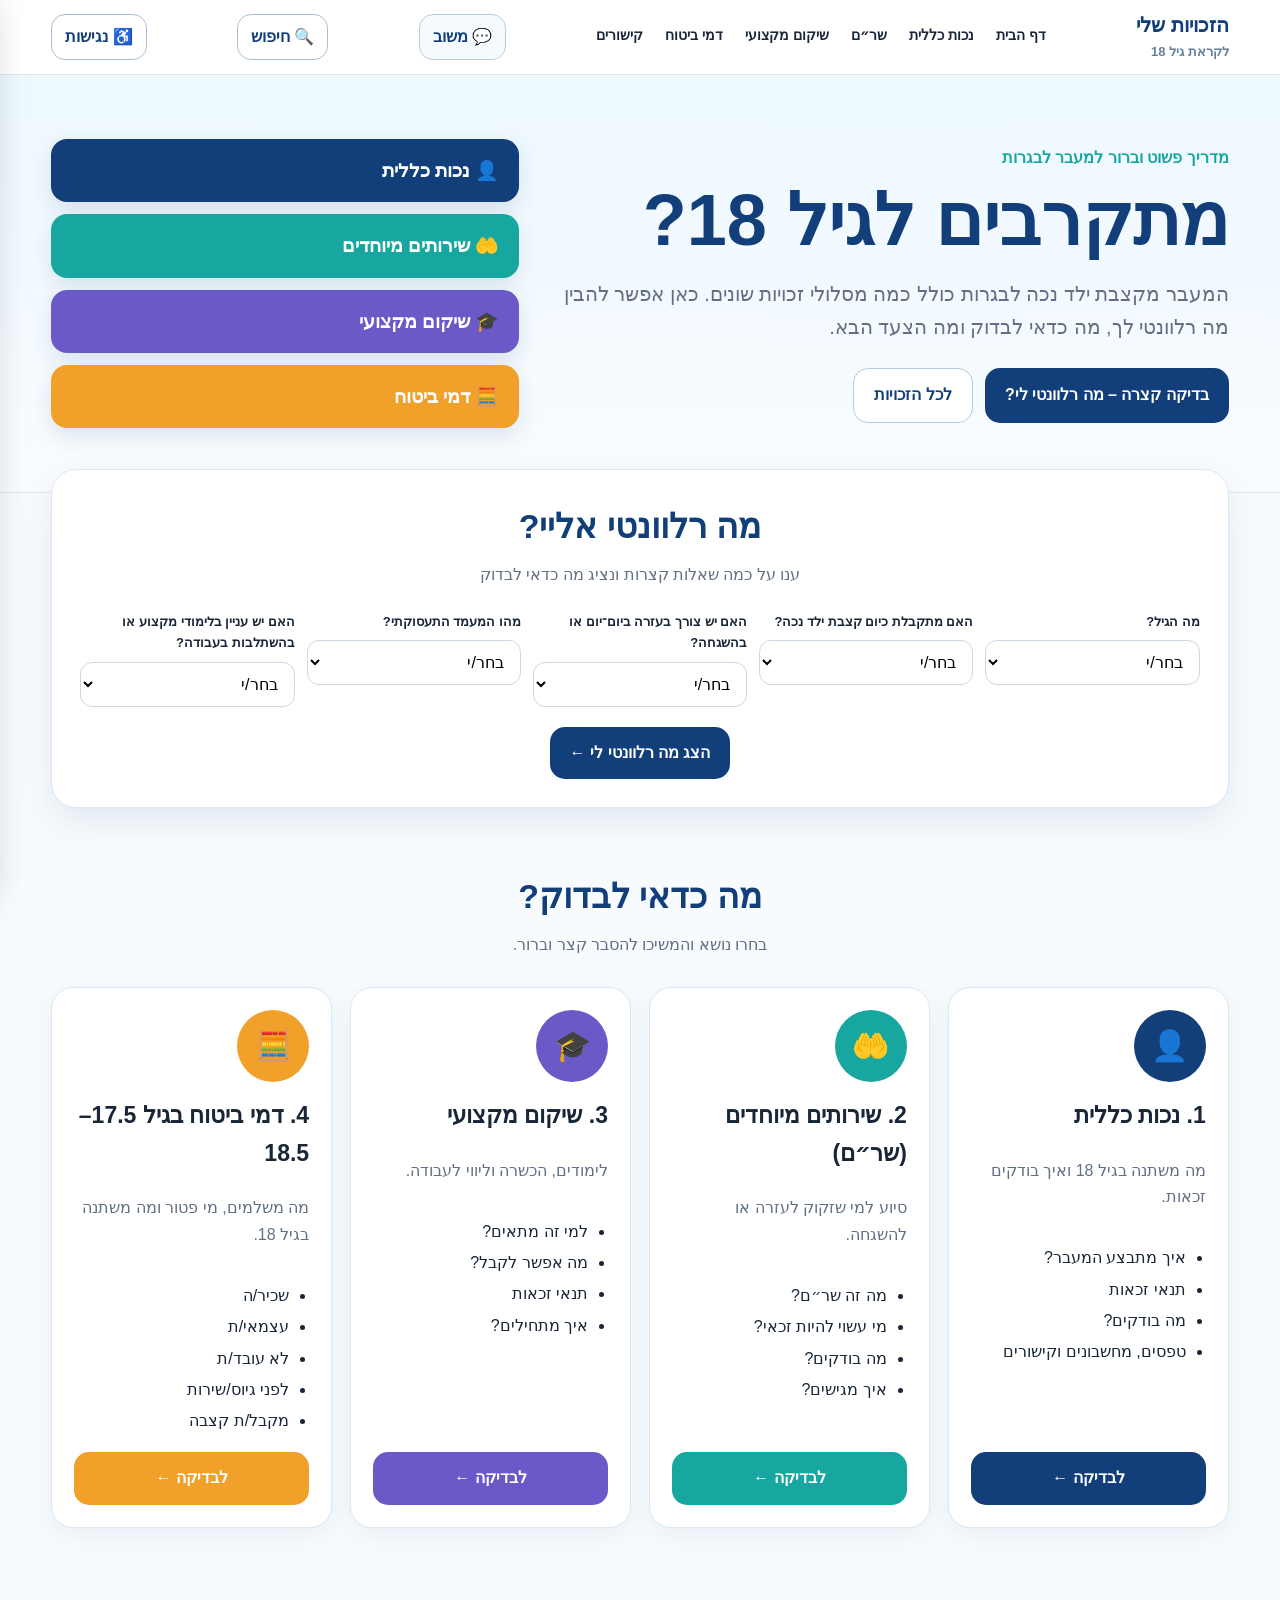
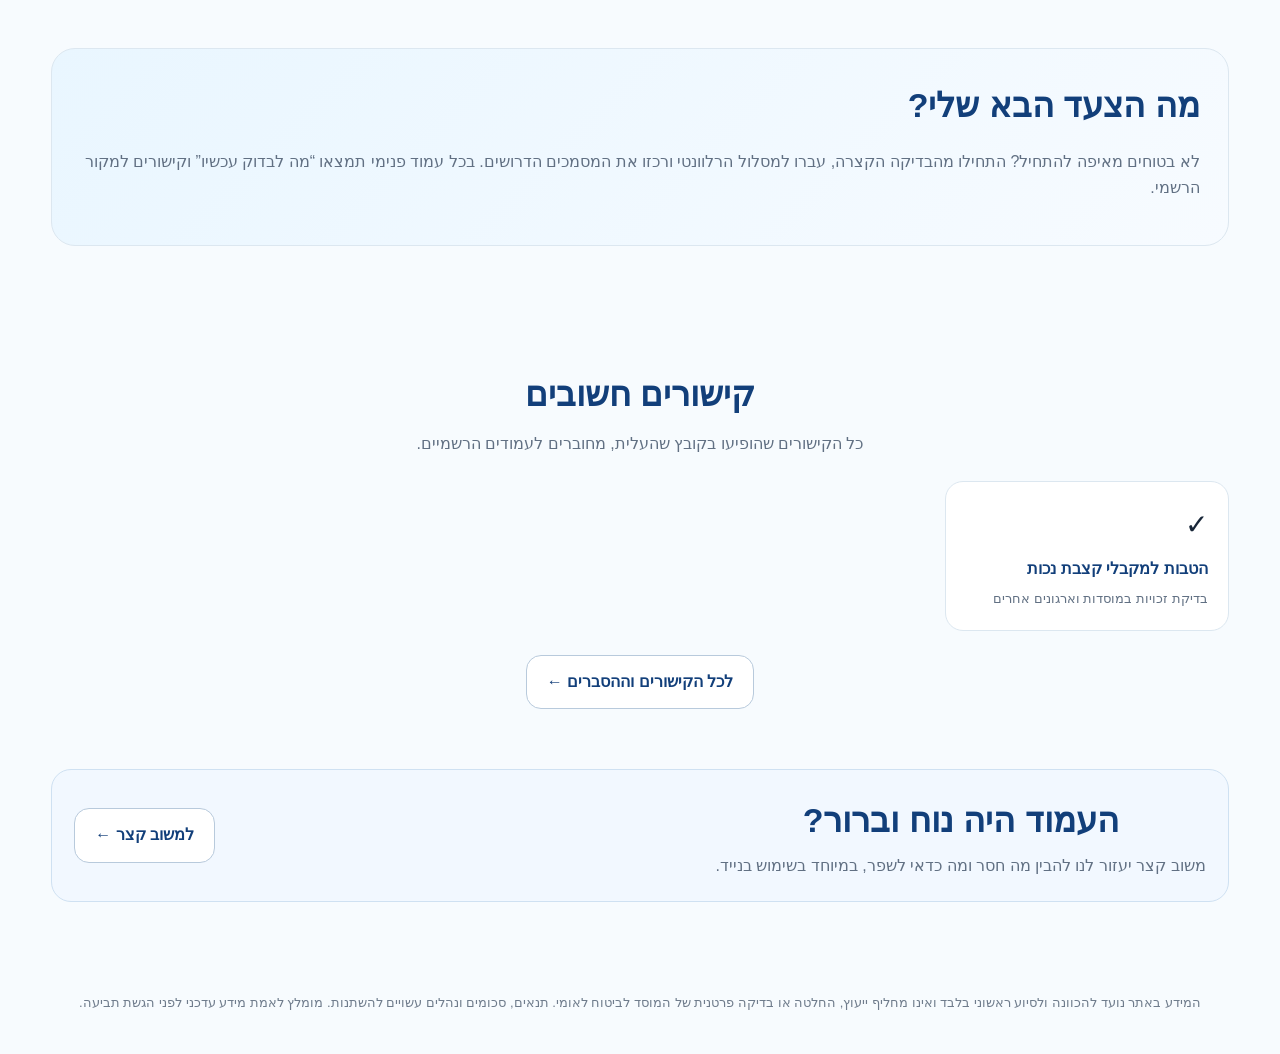
==== index.html @ 69afc190 "Add files via upload" ====
<!doctype html><html lang="he" dir="rtl"><head><meta charset="utf-8"><meta name="viewport" content="width=device-width,initial-scale=1">
<title>הזכויות שלי – לקראת גיל 18</title><link rel="stylesheet" href="styles.css"></head><body>

<div id="search-overlay" class="search-overlay" aria-hidden="true"></div>
<section id="search-modal" class="search-modal" role="dialog" aria-modal="true" aria-hidden="true" aria-labelledby="search-title">
  <div class="search-head">
    <h2 id="search-title">חיפוש באתר</h2>
    <button id="search-close" class="search-close" type="button" aria-label="סגירת חיפוש">×</button>
  </div>
  <div class="search-box">
    <input id="site-search-input" type="search" placeholder="לדוגמה: אי־כושר, שר״ם, עצמאי, גיוס, 20% נכות" autocomplete="off" aria-label="חיפוש באתר">
  </div>
  <div class="search-help">החיפוש מתבצע בכל עמודי האתר ומציג תוצאות מיידית.</div>
  <div id="search-count" class="search-count"></div>
  <div id="search-results" class="search-results" aria-live="polite"></div>
</section>


<a class="skip-link" href="#main">דלג/י לתוכן הראשי</a>
<div id="a11y-overlay" class="a11y-overlay" aria-hidden="true"></div>
<aside id="a11y-panel" class="a11y-panel" aria-hidden="true" aria-labelledby="a11y-title">
  <div class="a11y-head"><h2 id="a11y-title">אפשרויות נגישות</h2><button id="a11y-close" class="a11y-close" type="button" aria-label="סגירת תפריט נגישות">×</button></div>
  <p class="a11y-intro">אפשר להתאים את תצוגת האתר לצרכים שלך. ההעדפות נשמרות במכשיר.</p>
  <div class="a11y-grid">
    <button id="font-plus" class="a11y-action" type="button"><span>א+</span>הגדלת טקסט</button>
    <button id="font-minus" class="a11y-action" type="button"><span>א−</span>הקטנת טקסט</button>
    <button class="a11y-action" type="button" data-a11y-toggle="contrast" aria-pressed="false"><span>◐</span>ניגודיות גבוהה</button>
    <button class="a11y-action" type="button" data-a11y-toggle="dark" aria-pressed="false"><span>☾</span>מצב כהה</button>
    <button class="a11y-action" type="button" data-a11y-toggle="links" aria-pressed="false"><span>🔗</span>הדגשת קישורים</button>
    <button class="a11y-action" type="button" data-a11y-toggle="readable" aria-pressed="false"><span>אא</span>גופן קריא</button>
    <button class="a11y-action" type="button" data-a11y-toggle="spacing" aria-pressed="false"><span>↔</span>ריווח טקסט</button>
    <button class="a11y-action" type="button" data-a11y-toggle="motion" aria-pressed="false"><span>Ⅱ</span>עצירת אנימציות</button>
  </div>
  <button id="a11y-reset" class="a11y-reset" type="button">איפוס הגדרות נגישות</button>
  <a class="a11y-statement" href="accessibility.html">הצהרת נגישות</a>
  <div class="a11y-note">הכלים מסייעים בהתאמת התצוגה. נגישות מלאה תלויה גם במבנה האתר, ניווט מקלדת, קוראי מסך ותוכן חלופי.</div>
</aside>

<header><div class="container nav">
<a class="brand" href="index.html">הזכויות שלי<br><small>לקראת גיל 18</small></a>
<nav class="menu">
<a href="index.html">דף הבית</a>
<a href="disability.html">נכות כללית</a>
<a href="special-services.html">שר״ם</a>
<a href="vocational-rehab.html">שיקום מקצועי</a>
<a href="insurance.html">דמי ביטוח</a>
<a href="links.html">קישורים</a>
</nav>
<a href="feedback.html" class="feedback-nav">💬 משוב</a>
<button class="search-trigger" type="button" data-search-trigger aria-haspopup="dialog" aria-controls="search-modal">🔍 חיפוש</button>
<button class="mobile-menu-trigger" type="button" data-mobile-menu-trigger aria-expanded="false" aria-controls="mobile-menu">☰ תפריט</button>
<button id="a11y-trigger" class="access" type="button" aria-haspopup="dialog" aria-expanded="false" aria-controls="a11y-panel">♿ נגישות</button>
</div></header>

<div id="mobile-menu" class="mobile-menu" aria-hidden="true">
  <a href="index.html">דף הבית</a>
  <a href="disability.html">נכות כללית</a>
  <a href="special-services.html">שירותים מיוחדים (שר״ם)</a>
  <a href="vocational-rehab.html">שיקום מקצועי</a>
  <a href="insurance.html">דמי ביטוח</a>
  <a href="links.html">קישורים וכלי עזר</a>
  <a href="feedback.html">💬 משוב</a>
  <button type="button" data-mobile-search>🔍 חיפוש באתר</button>
</div>

<main id="main">
<section class="hero"><div class="container hero-grid">
<div><div class="eyebrow">מדריך פשוט וברור למעבר לבגרות</div><h1>מתקרבים לגיל 18?</h1>
<p>המעבר מקצבת ילד נכה לבגרות כולל כמה מסלולי זכויות שונים. כאן אפשר להבין מה רלוונטי לך, מה כדאי לבדוק ומה הצעד הבא.</p>
<div class="ctas"><a class="btn primary" href="#check">בדיקה קצרה – מה רלוונטי לי?</a><a class="btn secondary" href="#rights">לכל הזכויות</a></div></div>
<div class="sign"><a class="s1" href="disability.html">👤 נכות כללית</a><a class="s2" href="special-services.html">🤲 שירותים מיוחדים</a><a class="s3" href="vocational-rehab.html">🎓 שיקום מקצועי</a><a class="s4" href="insurance.html">🧮 דמי ביטוח</a></div>
</div></section>

<section id="check"><div class="container quiz"><h2>מה רלוונטי אליי?</h2><div class="sub">ענו על כמה שאלות קצרות ונציג מה כדאי לבדוק</div>
<div class="fields">
<div class="field"><label>מה הגיל?</label><select id="age"><option value="">בחר/י</option><option>16–17</option><option>17–18</option><option>18 ומעלה</option></select></div>
<div class="field"><label>האם מתקבלת כיום קצבת ילד נכה?</label><select id="child"><option value="">בחר/י</option><option>כן</option><option>לא</option><option>לא בטוח/ה</option></select></div>
<div class="field"><label>האם יש צורך בעזרה ביום־יום או בהשגחה?</label><select id="help"><option value="">בחר/י</option><option>כן</option><option>לא</option><option>לא בטוח/ה</option></select></div>
<div class="field"><label>מהו המעמד התעסוקתי?</label><select id="work"><option value="">בחר/י</option><option>שכיר/ה</option><option>עצמאי/ת / עסק</option><option>לא עובד/ת</option></select></div>
<div class="field"><label>האם יש עניין בלימודי מקצוע או בהשתלבות בעבודה?</label><select id="study"><option value="">בחר/י</option><option>כן</option><option>לא</option><option>לא בטוח/ה</option></select></div>
</div><div class="quiz-action"><button class="btn primary" onclick="showResult()">הצג מה רלוונטי לי ←</button></div><div id="result" class="result"></div></div></section>

<section class="section" id="rights"><div class="container"><h2>מה כדאי לבדוק?</h2><div class="sub">בחרו נושא והמשיכו להסבר קצר וברור.</div>
<div class="cards">
<article class="card blue"><a class="icon" href="disability.html" aria-label="נכות כללית">👤</a><h3>1. נכות כללית</h3><p>מה משתנה בגיל 18 ואיך בודקים זכאות.</p><ul><li>איך מתבצע המעבר?</li><li>תנאי זכאות</li><li>מה בודקים?</li><li>טפסים, מחשבונים וקישורים</li></ul><div class="spacer"></div><a class="btn" href="disability.html">לבדיקה ←</a></article>
<article class="card teal"><a class="icon" href="special-services.html" aria-label="שירותים מיוחדים">🤲</a><h3>2. שירותים מיוחדים (שר״ם)</h3><p>סיוע למי שזקוק לעזרה או להשגחה.</p><ul><li>מה זה שר״ם?</li><li>מי עשוי להיות זכאי?</li><li>מה בודקים?</li><li>איך מגישים?</li></ul><div class="spacer"></div><a class="btn" href="special-services.html">לבדיקה ←</a></article>
<article class="card purple"><a class="icon" href="vocational-rehab.html" aria-label="שיקום מקצועי">🎓</a><h3>3. שיקום מקצועי</h3><p>לימודים, הכשרה וליווי לעבודה.</p><ul><li>למי זה מתאים?</li><li>מה אפשר לקבל?</li><li>תנאי זכאות</li><li>איך מתחילים?</li></ul><div class="spacer"></div><a class="btn" href="vocational-rehab.html">לבדיקה ←</a></article>
<article class="card orange"><a class="icon" href="insurance.html" aria-label="דמי ביטוח">🧮</a><h3>4. דמי ביטוח בגיל 17.5–18.5</h3><p>מה משלמים, מי פטור ומה משתנה בגיל 18.</p><ul><li>שכיר/ה</li><li>עצמאי/ת</li><li>לא עובד/ת</li><li>לפני גיוס/שירות</li><li>מקבל/ת קצבה</li></ul><div class="spacer"></div><a class="btn" href="insurance.html">לבדיקה ←</a></article>
</div></div></section>

<section class="section"><div class="container"><div class="next"><h2>מה הצעד הבא שלי?</h2><p>לא בטוחים מאיפה להתחיל? התחילו מהבדיקה הקצרה, עברו למסלול הרלוונטי ורכזו את המסמכים הדרושים. בכל עמוד פנימי תמצאו “מה לבדוק עכשיו” וקישורים למקור הרשמי.</p></div></div></section>

<section class="section"><div class="container"><h2>קישורים חשובים</h2><div class="sub">כל הקישורים שהופיעו בקובץ שהעלית, מחוברים לעמודים הרשמיים.</div><div class="links-grid"><a class="linkbox" href="https://www.btl.gov.il/AllRights/Pages/mosdot.aspx?n_id=9" target="_blank" rel="noopener"><div class="emoji">✓</div><b>הטבות למקבלי קצבת נכות</b><small>בדיקת זכויות במוסדות וארגונים אחרים</small></a></div>
<div class="ctas" style="justify-content:center"><a class="btn secondary" href="links.html">לכל הקישורים וההסברים ←</a></div></div></section>

<section class="section feedback-section">
  <div class="container">
    <div class="feedback-strip">
      <div>
        <h2>העמוד היה נוח וברור?</h2>
        <p>משוב קצר יעזור לנו להבין מה חסר ומה כדאי לשפר, במיוחד בשימוש בנייד.</p>
      </div>
      <a class="btn secondary" href="feedback.html">למשוב קצר ←</a>
    </div>
  </div>
</section>

</main>
<footer><div class="container">
המידע באתר נועד להכוונה ולסיוע ראשוני בלבד ואינו מחליף ייעוץ, החלטה או בדיקה פרטנית של המוסד לביטוח לאומי.
תנאים, סכומים ונהלים עשויים להשתנות. מומלץ לאמת מידע עדכני לפני הגשת תביעה.
</div></footer>
<script src="search-index.js"></script><script src="script.js"></script><a class="feedback-fab" href="feedback.html" aria-label="שליחת משוב">💬 משוב</a>
</body></html>
---- styles.css ----
:root{
  --navy:#123f7a; --navy2:#0d315f; --teal:#18a7a0; --purple:#6c59c8;
  --orange:#f1a129; --ink:#182638; --muted:#617083; --line:#dce7f0;
  --bg:#f7fbfe; --white:#fff; --soft:#edf7fc; --danger:#b64141;
  --base-font-size:16px; --text-spacing:normal;
}
*{box-sizing:border-box}
html{scroll-behavior:smooth;font-size:var(--base-font-size)}
body{margin:0;font-family:Arial,"Segoe UI",sans-serif;color:var(--ink);background:var(--bg);line-height:1.65;letter-spacing:var(--text-spacing)}
a{text-decoration:none;color:inherit} button,select,input{font:inherit}
.container{width:min(1180px,92%);margin:auto}
header{position:sticky;top:0;z-index:50;background:#ffffffed;backdrop-filter:blur(12px);border-bottom:1px solid var(--line)}
.nav{display:flex;align-items:center;justify-content:space-between;gap:18px;padding:13px 0}
.brand{font-weight:900;color:var(--navy);font-size:20px;line-height:1.2}.brand small{font-size:13px;font-weight:700;color:#66809a}
.menu{display:flex;gap:22px;align-items:center;font-weight:700;font-size:14px}.menu a{padding:9px 0;border-bottom:2px solid transparent}
.menu a:hover,.menu a.active{color:var(--navy);border-color:var(--teal)}
.access{border:1px solid #a9bfd5;border-radius:14px;padding:9px 13px;background:white;color:var(--navy);font-weight:800;cursor:pointer}
.hero{padding:64px 0;background:linear-gradient(180deg,#edf8ff 0%,#f9fcff 100%);border-bottom:1px solid var(--line)}
.hero-grid{display:grid;grid-template-columns:1.18fr .82fr;gap:36px;align-items:center}.eyebrow{font-weight:900;color:var(--teal);margin-bottom:12px}
h1{font-size:clamp(44px,6vw,72px);line-height:1.05;color:var(--navy);margin:0 0 16px}.hero p{font-size:20px;color:var(--muted);max-width:760px}
.btn{display:inline-flex;align-items:center;justify-content:center;gap:7px;border:0;border-radius:15px;padding:13px 20px;font-weight:900;cursor:pointer}
.primary{background:var(--navy);color:white}.secondary{background:white;border:1px solid #b8cadc;color:var(--navy)}
.ctas{display:flex;gap:12px;flex-wrap:wrap;margin-top:24px}.sign{display:grid;gap:12px}.sign a{color:white;padding:16px 20px;border-radius:16px;font-weight:900;font-size:19px;box-shadow:0 8px 22px #173c6220}
.s1{background:var(--navy)} .s2{background:var(--teal)} .s3{background:var(--purple)} .s4{background:var(--orange)}
.quiz{margin-top:-24px;background:white;border:1px solid var(--line);border-radius:25px;padding:28px;box-shadow:0 14px 34px #173c6218}
.section{padding:60px 0}.section h2,.quiz h2{text-align:center;color:var(--navy);font-size:34px;margin:0 0 8px}.sub{text-align:center;color:var(--muted);margin-bottom:22px}
.fields{display:grid;grid-template-columns:repeat(5,1fr);gap:12px}.field label{display:block;font-weight:900;font-size:13px;margin-bottom:8px}
select{width:100%;padding:12px;border:1px solid #ccd9e5;border-radius:12px;background:white}.quiz-action{text-align:center;margin-top:20px}
.result{display:none;margin-top:18px;background:#eef8ff;color:var(--navy);padding:16px;border-radius:15px;font-weight:800}
.cards{display:grid;grid-template-columns:repeat(4,1fr);gap:18px;margin-top:28px}.card{background:#fff;border:1px solid var(--line);border-radius:22px;padding:22px;box-shadow:0 8px 24px #173c6210;display:flex;flex-direction:column;min-height:455px}
.icon{width:72px;height:72px;border-radius:50%;display:grid;place-items:center;color:#fff;font-size:30px;margin-bottom:15px}.card h3{margin:0 0 7px;font-size:23px}.card p{color:var(--muted)}.card ul{padding-right:20px;line-height:1.95}.spacer{flex:1}
.blue .icon,.blue .btn{background:var(--navy)} .teal .icon,.teal .btn{background:var(--teal)} .purple .icon,.purple .btn{background:var(--purple)} .orange .icon,.orange .btn{background:var(--orange)} .card .btn{color:white}
.next{background:linear-gradient(135deg,#e9f6ff,#f7fbff);border:1px solid var(--line);border-radius:24px;padding:28px}.next h2{text-align:right;margin:0 0 8px}.next p{color:var(--muted)}
.links-grid{display:grid;grid-template-columns:repeat(4,1fr);gap:14px;margin-top:24px}.linkbox{background:#fff;border:1px solid var(--line);border-radius:18px;padding:20px}.linkbox .emoji{font-size:28px}.linkbox b{display:block;color:var(--navy);margin-top:8px}.linkbox small{display:block;color:var(--muted);margin-top:5px}
.page-hero{padding:54px 0 34px;background:linear-gradient(180deg,#eef8ff,#f9fcff);border-bottom:1px solid var(--line)}.page-hero h1{font-size:48px}.page-hero p{font-size:18px;color:var(--muted);max-width:800px}
.breadcrumb{font-size:14px;color:#67809a;margin-bottom:12px}.content-layout{display:grid;grid-template-columns:260px 1fr;gap:28px;align-items:start}.toc{position:sticky;top:92px;background:white;border:1px solid var(--line);border-radius:18px;padding:18px}
.toc b{color:var(--navy);display:block;margin-bottom:8px}.toc a{display:block;padding:7px 0;color:#506579}.content{background:white;border:1px solid var(--line);border-radius:22px;padding:30px;box-shadow:0 8px 24px #173c620c}
.content h2{text-align:right;color:var(--navy);font-size:28px;margin:36px 0 10px}.content h2:first-child{margin-top:0}.content h3{color:var(--navy2);margin:24px 0 7px}.content p,.content li{color:#36485a}
.callout{border-right:5px solid var(--teal);background:#effafa;padding:16px 18px;border-radius:14px;margin:18px 0}.warning{border-right-color:var(--orange);background:#fff7e9}.critical{border-right-color:var(--danger);background:#fff2f2}
.steps{display:grid;gap:12px;margin:18px 0}.step{display:grid;grid-template-columns:44px 1fr;gap:12px;align-items:start;background:#f8fbfe;border:1px solid var(--line);border-radius:15px;padding:15px}
.stepnum{width:40px;height:40px;border-radius:50%;display:grid;place-items:center;background:var(--navy);color:#fff;font-weight:900}
.tablewrap{overflow:auto;margin:16px 0}table{width:100%;border-collapse:collapse;min-width:650px}th,td{padding:12px 14px;border-bottom:1px solid var(--line);text-align:right;vertical-align:top}th{background:#eef6fb;color:var(--navy)}
.resource-list{display:grid;gap:10px}.resource{display:flex;justify-content:space-between;gap:12px;align-items:center;border:1px solid var(--line);border-radius:14px;padding:14px;background:#fff}.resource .meta{color:var(--muted);font-size:13px}.out{color:var(--navy);font-weight:900}
footer{padding:30px 0 40px;color:#6f7c8c;text-align:center;font-size:13px}.badge{display:inline-block;border-radius:999px;padding:5px 10px;background:#eaf4ff;color:var(--navy);font-size:12px;font-weight:900}

/* Accessibility panel */
.skip-link{position:fixed;top:-60px;right:20px;background:#000;color:#fff;padding:10px 14px;z-index:9999;border-radius:0 0 10px 10px}.skip-link:focus{top:0}
.a11y-overlay{position:fixed;inset:0;background:rgba(10,30,50,.35);z-index:9997;display:none}.a11y-overlay.open{display:block}
.a11y-panel{position:fixed;top:0;left:0;height:100vh;width:min(390px,92vw);z-index:9998;background:#fff;box-shadow:8px 0 36px rgba(0,0,0,.22);padding:24px;transform:translateX(-105%);transition:transform .22s ease;overflow:auto}
.a11y-panel.open{transform:translateX(0)}.a11y-head{display:flex;align-items:center;justify-content:space-between;gap:10px;margin-bottom:8px}.a11y-head h2{margin:0;color:var(--navy);font-size:26px}
.a11y-close{width:40px;height:40px;border-radius:50%;border:1px solid var(--line);background:#fff;cursor:pointer;font-size:22px}.a11y-intro{margin:0 0 18px;color:var(--muted)}
.a11y-grid{display:grid;grid-template-columns:1fr 1fr;gap:10px}.a11y-action{border:1px solid var(--line);background:#fff;border-radius:14px;padding:14px 10px;min-height:78px;cursor:pointer;font-weight:800;color:var(--navy);display:flex;flex-direction:column;justify-content:center;align-items:center;gap:4px}
.a11y-action:hover,.a11y-action[aria-pressed="true"]{background:#edf7ff;border-color:#7ca8d2}.a11y-action span{font-size:22px}.a11y-reset{width:100%;margin-top:14px;background:var(--navy);color:#fff;border:0;border-radius:14px;padding:13px;font-weight:900;cursor:pointer}
.a11y-statement{display:block;margin-top:16px;text-align:center;color:var(--navy);font-weight:800;text-decoration:underline}.a11y-note{font-size:12px;color:#6d7b8a;margin-top:14px;padding-top:12px;border-top:1px solid var(--line)}

/* Accessibility states */
body.a11y-contrast{background:#000!important;color:#fff!important}body.a11y-contrast *{background-color:#000!important;color:#fff!important;border-color:#fff!important;box-shadow:none!important}
body.a11y-dark{background:#111827;color:#f8fafc}body.a11y-dark header,body.a11y-dark .card,body.a11y-dark .quiz,body.a11y-dark .content,body.a11y-dark .toc,body.a11y-dark .linkbox,body.a11y-dark .resource,body.a11y-dark .a11y-panel{background:#172033;color:#f8fafc}
body.a11y-dark p,body.a11y-dark li,body.a11y-dark .sub,body.a11y-dark .meta{color:#d1d5db}
body.a11y-links a{text-decoration:underline!important;text-decoration-thickness:2px!important;text-underline-offset:3px!important}
body.a11y-readable,body.a11y-readable *{font-family:Arial,Helvetica,sans-serif!important}
body.a11y-spacing{--text-spacing:.04em}body.a11y-spacing p,body.a11y-spacing li{line-height:1.95}
body.a11y-no-motion *,body.a11y-no-motion *::before,body.a11y-no-motion *::after{animation:none!important;transition:none!important;scroll-behavior:auto!important}
:focus-visible{outline:3px solid #ffbf00;outline-offset:3px}
@media(max-width:960px){.hero-grid{grid-template-columns:1fr}.sign{display:none}.fields{grid-template-columns:1fr 1fr}.cards{grid-template-columns:1fr 1fr}.links-grid{grid-template-columns:1fr 1fr}.content-layout{grid-template-columns:1fr}.toc{position:static}.menu{display:none}}
@media(max-width:620px){.fields,.cards,.links-grid{grid-template-columns:1fr}.page-hero h1{font-size:38px}.content{padding:20px}.a11y-grid{grid-template-columns:1fr 1fr}}


/* Site search */
.search-trigger{
  border:1px solid #a9bfd5;border-radius:14px;padding:9px 13px;background:white;color:var(--navy);
  font-weight:800;cursor:pointer;display:inline-flex;align-items:center;gap:7px
}
.search-overlay{position:fixed;inset:0;background:rgba(10,30,50,.38);z-index:9994;display:none}
.search-overlay.open{display:block}
.search-modal{
  position:fixed;top:8vh;right:50%;transform:translateX(50%) scale(.98);
  width:min(760px,92vw);max-height:82vh;overflow:auto;background:#fff;border-radius:22px;
  box-shadow:0 24px 70px rgba(0,0,0,.28);z-index:9995;padding:22px;display:none
}
.search-modal.open{display:block;transform:translateX(50%) scale(1)}
.search-head{display:flex;align-items:center;justify-content:space-between;gap:12px;margin-bottom:14px}
.search-head h2{margin:0;color:var(--navy);font-size:28px}
.search-close{width:40px;height:40px;border-radius:50%;border:1px solid var(--line);background:#fff;cursor:pointer;font-size:22px}
.search-box{display:flex;gap:10px}
.search-box input{
  flex:1;border:1px solid #b8cadc;border-radius:14px;padding:14px 16px;font-size:18px;outline:none
}
.search-box input:focus{border-color:var(--navy);box-shadow:0 0 0 3px rgba(18,63,122,.12)}
.search-help{color:var(--muted);font-size:13px;margin:10px 0 4px}
.search-results{display:grid;gap:10px;margin-top:14px}
.search-result{
  display:block;border:1px solid var(--line);border-radius:14px;padding:14px;background:#fff
}
.search-result:hover{background:#f3f9fd;border-color:#9fbcd6}
.search-result b{display:block;color:var(--navy);margin-bottom:4px}
.search-result span{display:block;color:var(--muted);font-size:14px;line-height:1.55}
.search-empty{padding:18px;border-radius:14px;background:#f8fbfe;color:var(--muted);text-align:center}
.search-count{font-size:13px;color:var(--muted);margin-top:12px}
mark{background:#fff0a6;padding:0 2px;border-radius:3px}
body.a11y-contrast .search-modal, body.a11y-contrast .search-result, body.a11y-contrast .search-box input{background:#000!important;color:#fff!important}
body.a11y-dark .search-modal, body.a11y-dark .search-result, body.a11y-dark .search-box input{background:#172033;color:#f8fafc}
@media(max-width:620px){
  .search-modal{top:3vh;max-height:92vh;padding:16px}
  .search-box input{font-size:16px}
}

.search-page{display:block;color:var(--teal);font-weight:800;margin:-1px 0 5px;font-size:12px}

.card a.icon{cursor:pointer;text-decoration:none}.card a.icon:hover{transform:translateY(-2px)}


/* ===== Pilot mobile + feedback improvements ===== */
.feedback-nav{
  display:inline-flex;align-items:center;justify-content:center;gap:6px;
  padding:9px 13px;border-radius:14px;border:1px solid #b7cce0;
  background:#f5faff;color:var(--navy);font-weight:850;text-decoration:none;white-space:nowrap
}
.feedback-nav:hover{background:#eaf5ff}
.mobile-menu-trigger{display:none}
.mobile-menu{
  display:none;position:fixed;top:72px;right:4%;left:4%;z-index:9993;
  background:#fff;border:1px solid var(--line);border-radius:18px;padding:10px;
  box-shadow:0 18px 45px rgba(8,32,58,.22)
}
.mobile-menu.open{display:grid}
.mobile-menu a,.mobile-menu button{
  display:block;width:100%;border:0;background:#fff;color:var(--navy);font:inherit;
  text-align:right;text-decoration:none;padding:14px;border-radius:12px;font-weight:800;cursor:pointer
}
.mobile-menu a:hover,.mobile-menu button:hover{background:#eef7fd}

.feedback-fab{
  display:none;position:fixed;left:14px;bottom:14px;z-index:9988;
  background:var(--navy);color:#fff;text-decoration:none;border-radius:999px;
  padding:11px 15px;font-weight:850;box-shadow:0 10px 26px rgba(18,63,122,.28)
}
.feedback-section{padding-top:0}
.feedback-strip{
  display:flex;align-items:center;justify-content:space-between;gap:22px;
  background:#f2f8ff;border:1px solid #cfe1f2;border-radius:20px;padding:22px
}
.feedback-strip h2{margin:0 0 5px;color:var(--navy)}
.feedback-strip p{margin:0;color:var(--muted)}

.feedback-layout{display:grid;grid-template-columns:minmax(0,1fr) 300px;gap:24px;align-items:start}
.feedback-card{max-width:none}
.feedback-note{
  background:#f7fbff;border:1px solid var(--line);border-radius:18px;padding:20px;
  line-height:1.7;color:var(--muted);position:sticky;top:100px
}
.feedback-note b{color:var(--navy);font-size:18px}
.feedback-form{display:grid;gap:22px}
.feedback-form fieldset{border:0;padding:0;margin:0}
.feedback-form legend{font-weight:900;color:var(--navy);font-size:18px;margin-bottom:10px}
.choice-row{display:flex;gap:9px;flex-wrap:wrap}
.choice-row label{
  display:flex;align-items:center;gap:7px;border:1px solid #c6d7e6;background:#fff;
  border-radius:999px;padding:10px 14px;cursor:pointer;min-height:44px
}
.choice-row label:has(input:checked){background:#eaf5ff;border-color:#7ba8cf}
.feedback-form textarea{
  width:100%;min-height:110px;resize:vertical;border:1px solid #b8cadc;border-radius:14px;
  padding:13px 14px;font:inherit;line-height:1.6
}
.feedback-form textarea:focus{outline:3px solid rgba(18,63,122,.12);border-color:var(--navy)}
.rating-row{display:flex;gap:8px;direction:ltr;justify-content:flex-end}
.rating-row label{cursor:pointer}
.rating-row input{position:absolute;opacity:0}
.rating-row span{
  display:grid;place-items:center;width:46px;height:46px;border:1px solid #bfd1e1;border-radius:50%;
  background:#fff;font-weight:900;color:var(--navy)
}
.rating-row input:checked + span{background:var(--navy);color:#fff;border-color:var(--navy)}
.rating-hint{display:flex;justify-content:space-between;color:var(--muted);font-size:13px;margin-top:6px}
.feedback-submit{justify-self:start}
.feedback-ready{border:1px solid #c4e3ce;background:#f3fbf5;border-radius:18px;padding:22px}
.feedback-ready h2{margin-top:0}
.feedback-ready pre{
  white-space:pre-wrap;background:#fff;border:1px solid #d7e6dc;border-radius:14px;padding:15px;
  font-family:inherit;line-height:1.7
}
.feedback-actions{display:flex;gap:10px;flex-wrap:wrap}
.feedback-status{margin-top:12px;font-weight:700;color:var(--navy)}

@media(max-width:960px){
  header .nav{gap:8px;flex-wrap:nowrap}
  .menu{display:none!important}
  .mobile-menu-trigger{
    display:inline-flex;align-items:center;justify-content:center;border:1px solid #b7cce0;
    border-radius:12px;background:#fff;color:var(--navy);font-weight:850;padding:9px 11px;
    min-height:44px;white-space:nowrap
  }
  .search-trigger{display:none!important}
  .feedback-nav{display:none}
  .access{min-height:44px}
  .brand{margin-left:auto;min-width:0}
  .brand small{font-size:11px}
  .feedback-fab{display:inline-flex}
  .hero{padding:38px 0 32px}
  .hero-grid{grid-template-columns:1fr}
  .hero h1{font-size:clamp(40px,11vw,60px);line-height:1.05}
  .hero p{font-size:17px;line-height:1.7}
  .ctas{align-items:stretch}
  .ctas .btn{min-height:48px}
  .quiz{padding:20px;margin-top:-6px}
  .fields{grid-template-columns:1fr!important}
  select{min-height:48px;font-size:16px}
  .cards{grid-template-columns:1fr!important}
  .card{padding:20px;min-height:0}
  .card .btn{min-height:48px}
  .links-grid{grid-template-columns:1fr!important}
  .content-layout{grid-template-columns:1fr!important}
  .toc{display:none}
  .content{padding:20px}
  .page-hero{padding:32px 0 22px}
  .page-hero h1{font-size:clamp(34px,9vw,44px);line-height:1.15}
  .resource{gap:12px;align-items:flex-start}
  .resource .out{white-space:nowrap}
  .feedback-layout{grid-template-columns:1fr}
  .feedback-note{position:static}
}

@media(max-width:620px){
  .container{width:min(94%,1180px)}
  header .nav{padding:9px 0}
  .brand{font-size:17px;line-height:1.05}
  .mobile-menu{top:64px}
  .mobile-menu-trigger{font-size:14px;padding:8px 9px}
  .access{font-size:14px;padding:8px 9px}
  .hero{padding-top:30px}
  .hero .eyebrow{font-size:13px}
  .hero p{margin-bottom:18px}
  .ctas{display:grid;grid-template-columns:1fr}
  .ctas .btn{width:100%;justify-content:center;text-align:center}
  .quiz h2,.section h2{font-size:28px}
  .quiz{border-radius:18px;padding:17px}
  .field label{font-size:15px}
  .card{border-radius:18px}
  .card h3{font-size:24px}
  .content{border-radius:18px;padding:17px}
  .content h2{font-size:27px;scroll-margin-top:80px}
  .steps{gap:10px}
  .step{padding:14px}
  .feedback-strip{flex-direction:column;align-items:stretch;padding:18px}
  .feedback-strip .btn{width:100%;justify-content:center}
  .feedback-fab{left:10px;bottom:10px}
  .rating-row{justify-content:space-between}
  .rating-row span{width:44px;height:44px}
  .choice-row{display:grid;grid-template-columns:1fr}
  .choice-row label{border-radius:12px}
  .feedback-submit{width:100%;justify-content:center}
  .feedback-actions{display:grid;grid-template-columns:1fr}
  .feedback-actions .btn{width:100%;justify-content:center}
  footer{padding-bottom:72px}
}
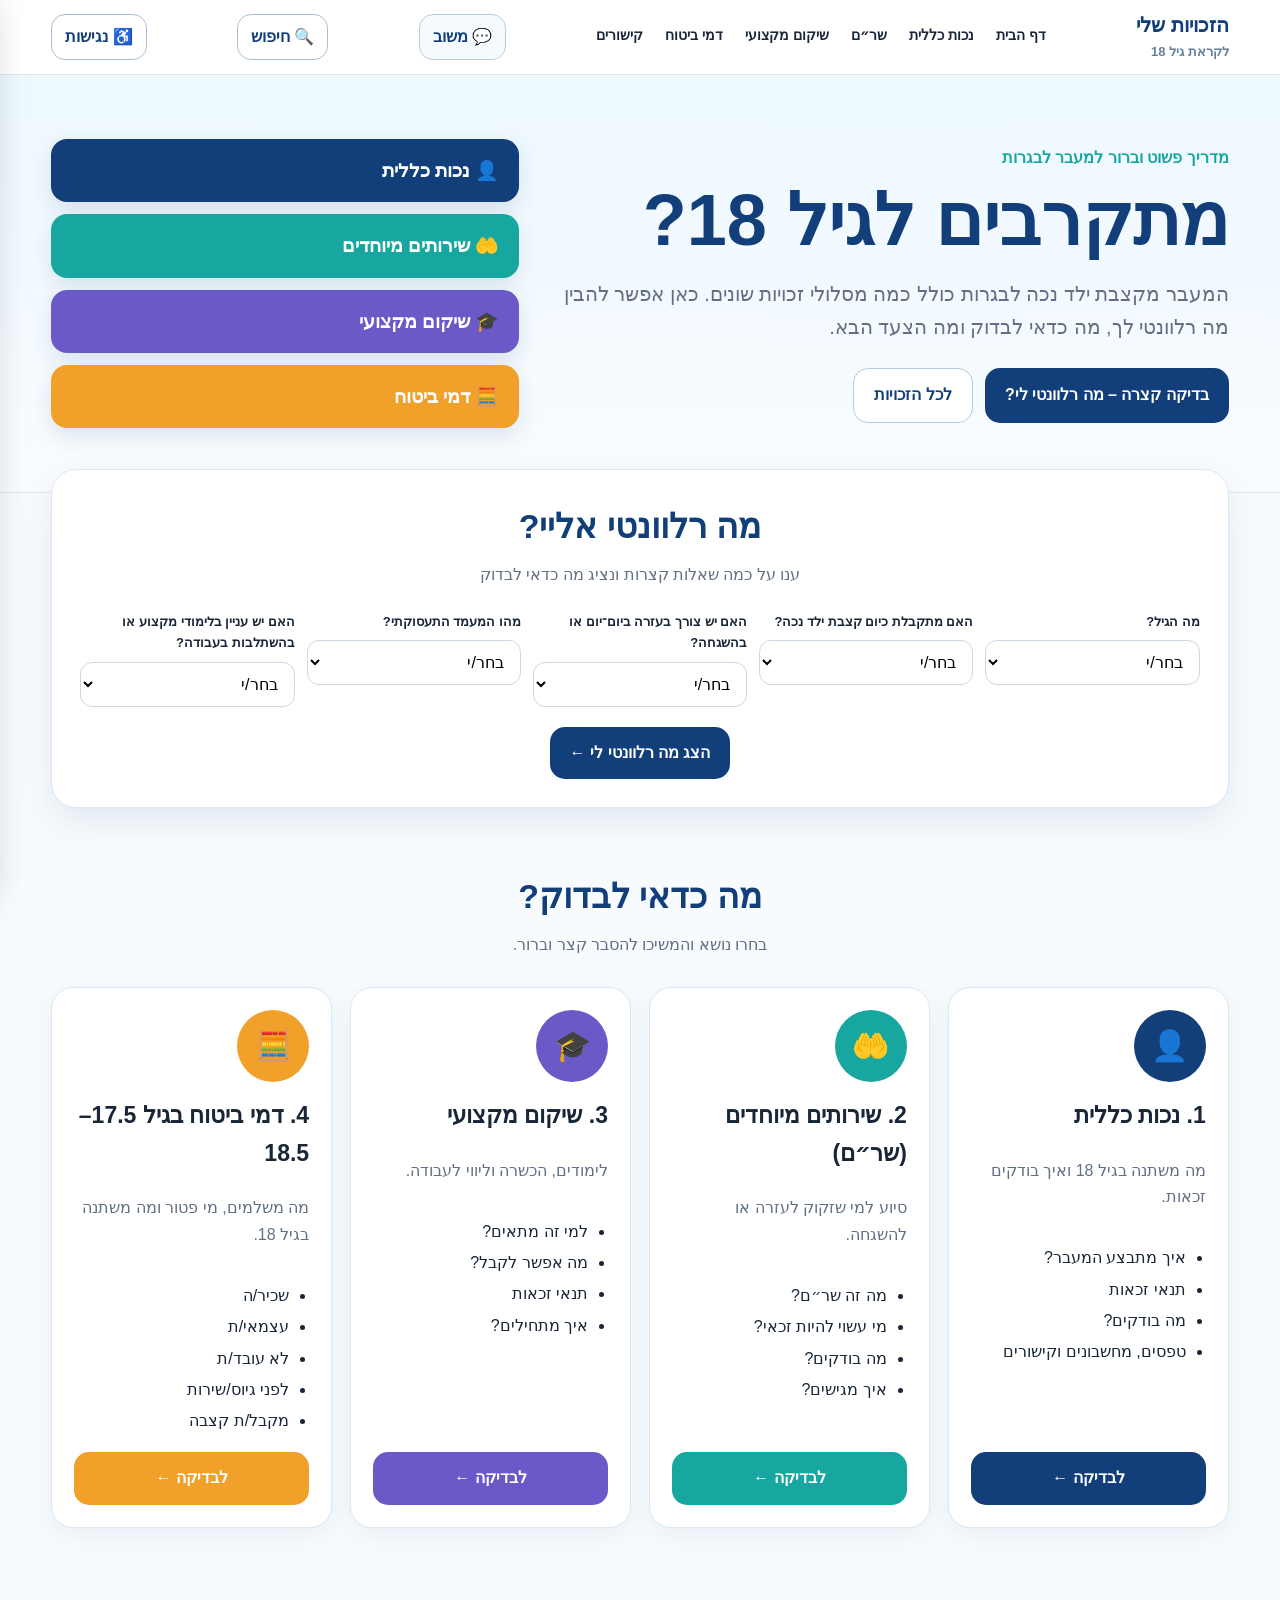
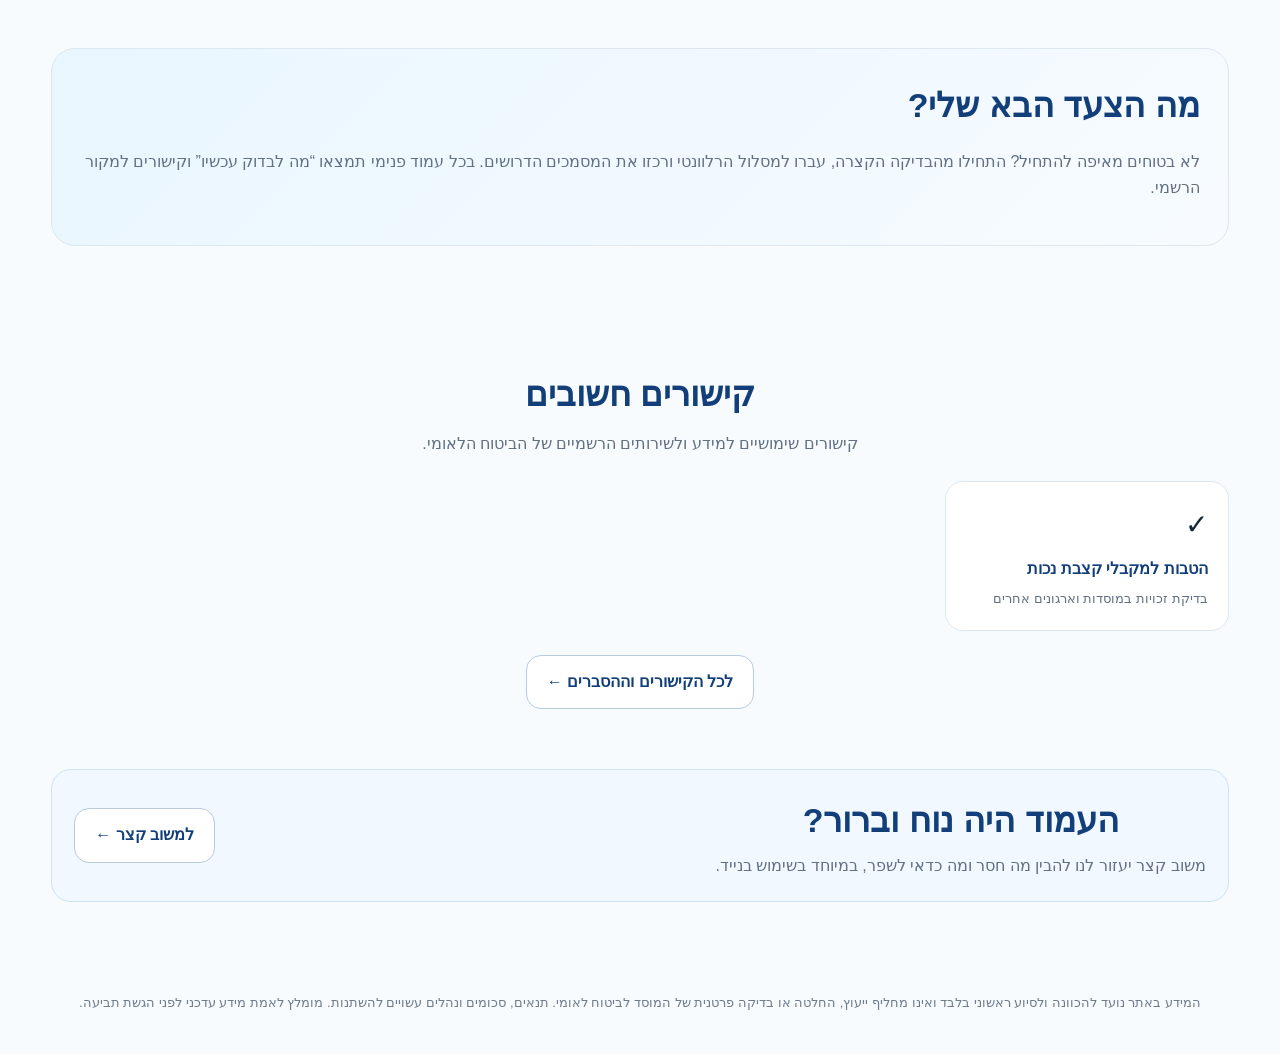
==== commit d1708094: "Update index.html" ====
--- a/index.html
+++ b/index.html
@@ -90,7 +90,7 @@
 
 <section class="section"><div class="container"><div class="next"><h2>מה הצעד הבא שלי?</h2><p>לא בטוחים מאיפה להתחיל? התחילו מהבדיקה הקצרה, עברו למסלול הרלוונטי ורכזו את המסמכים הדרושים. בכל עמוד פנימי תמצאו “מה לבדוק עכשיו” וקישורים למקור הרשמי.</p></div></div></section>
 
-<section class="section"><div class="container"><h2>קישורים חשובים</h2><div class="sub">כל הקישורים שהופיעו בקובץ שהעלית, מחוברים לעמודים הרשמיים.</div><div class="links-grid"><a class="linkbox" href="https://www.btl.gov.il/AllRights/Pages/mosdot.aspx?n_id=9" target="_blank" rel="noopener"><div class="emoji">✓</div><b>הטבות למקבלי קצבת נכות</b><small>בדיקת זכויות במוסדות וארגונים אחרים</small></a></div>
+<section class="section"><div class="container"><h2>קישורים חשובים</h2><div class="sub">קישורים שימושיים למידע ולשירותים הרשמיים של הביטוח הלאומי.</div><div class="links-grid"><a class="linkbox" href="https://www.btl.gov.il/AllRights/Pages/mosdot.aspx?n_id=9" target="_blank" rel="noopener"><div class="emoji">✓</div><b>הטבות למקבלי קצבת נכות</b><small>בדיקת זכויות במוסדות וארגונים אחרים</small></a></div>
 <div class="ctas" style="justify-content:center"><a class="btn secondary" href="links.html">לכל הקישורים וההסברים ←</a></div></div></section>
 
 <section class="section feedback-section">
@@ -111,4 +111,4 @@
 תנאים, סכומים ונהלים עשויים להשתנות. מומלץ לאמת מידע עדכני לפני הגשת תביעה.
 </div></footer>
 <script src="search-index.js"></script><script src="script.js"></script><a class="feedback-fab" href="feedback.html" aria-label="שליחת משוב">💬 משוב</a>
-</body></html>+</body></html>
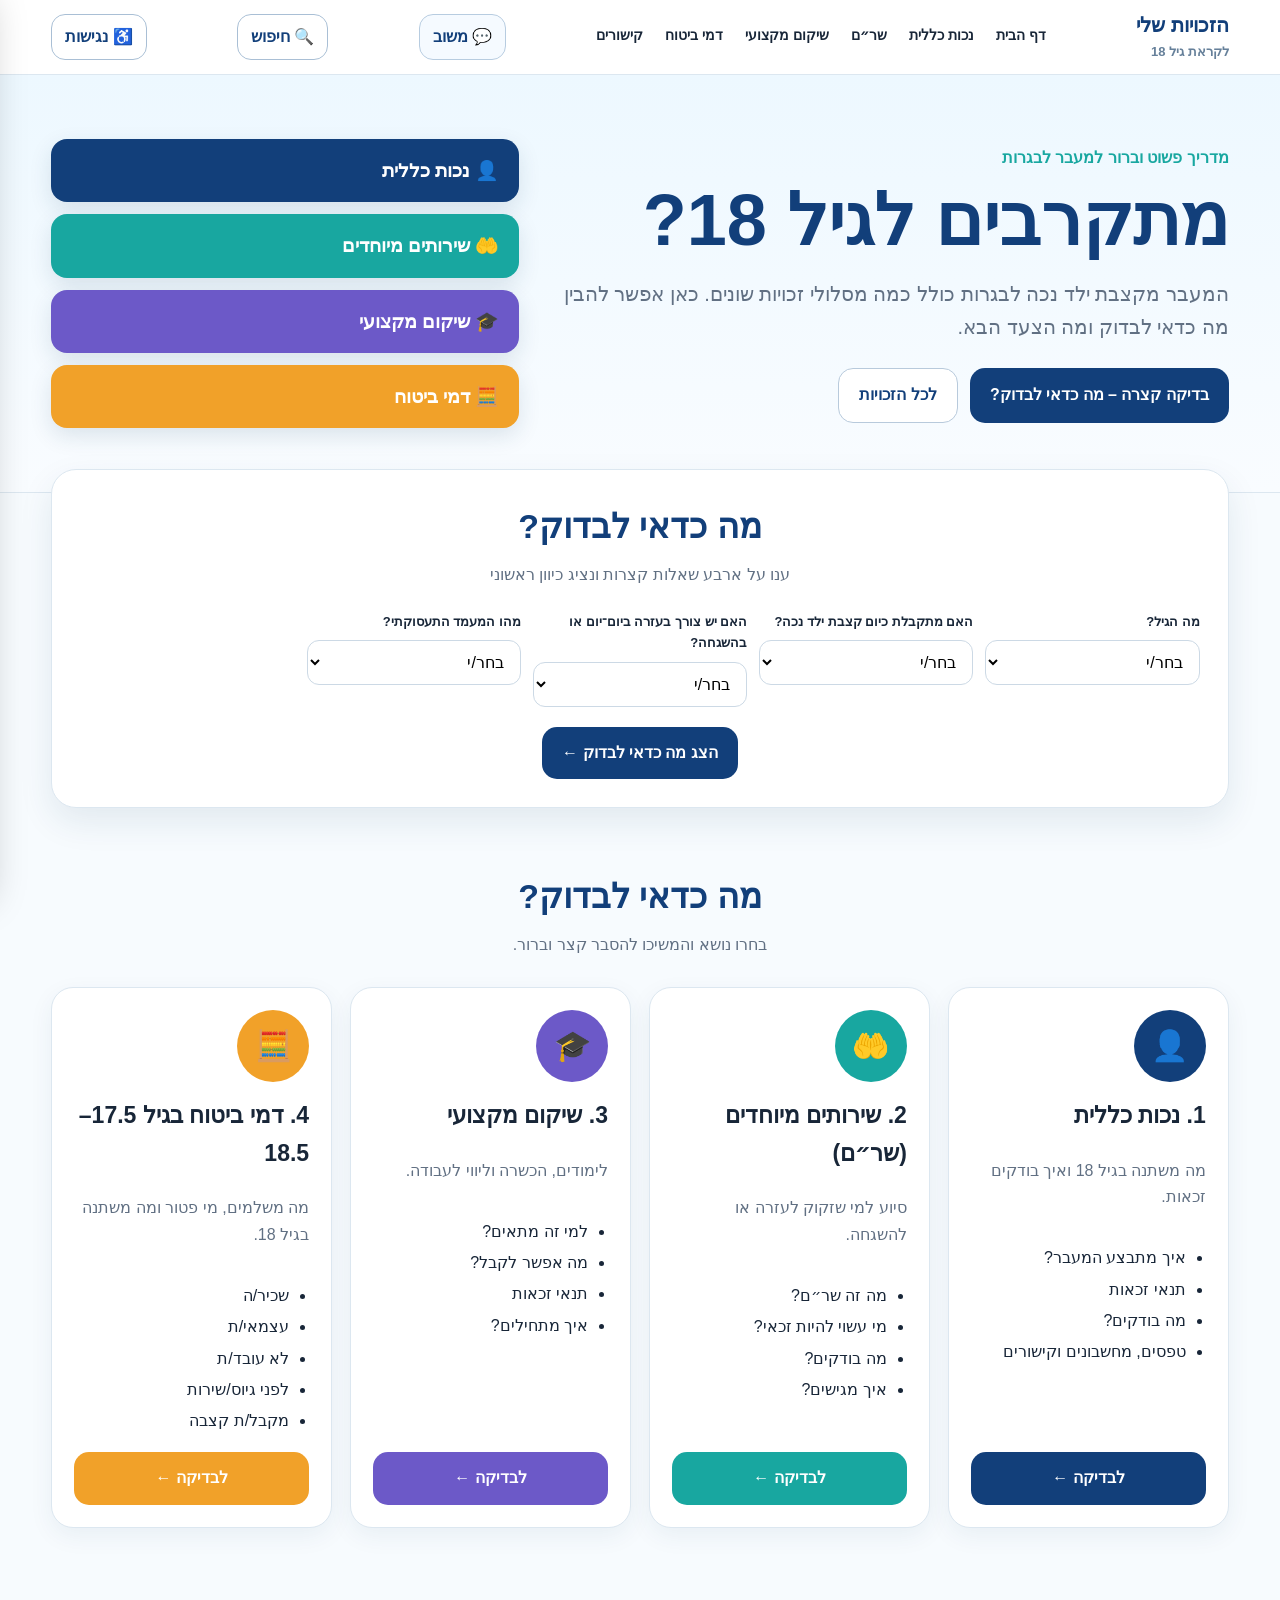
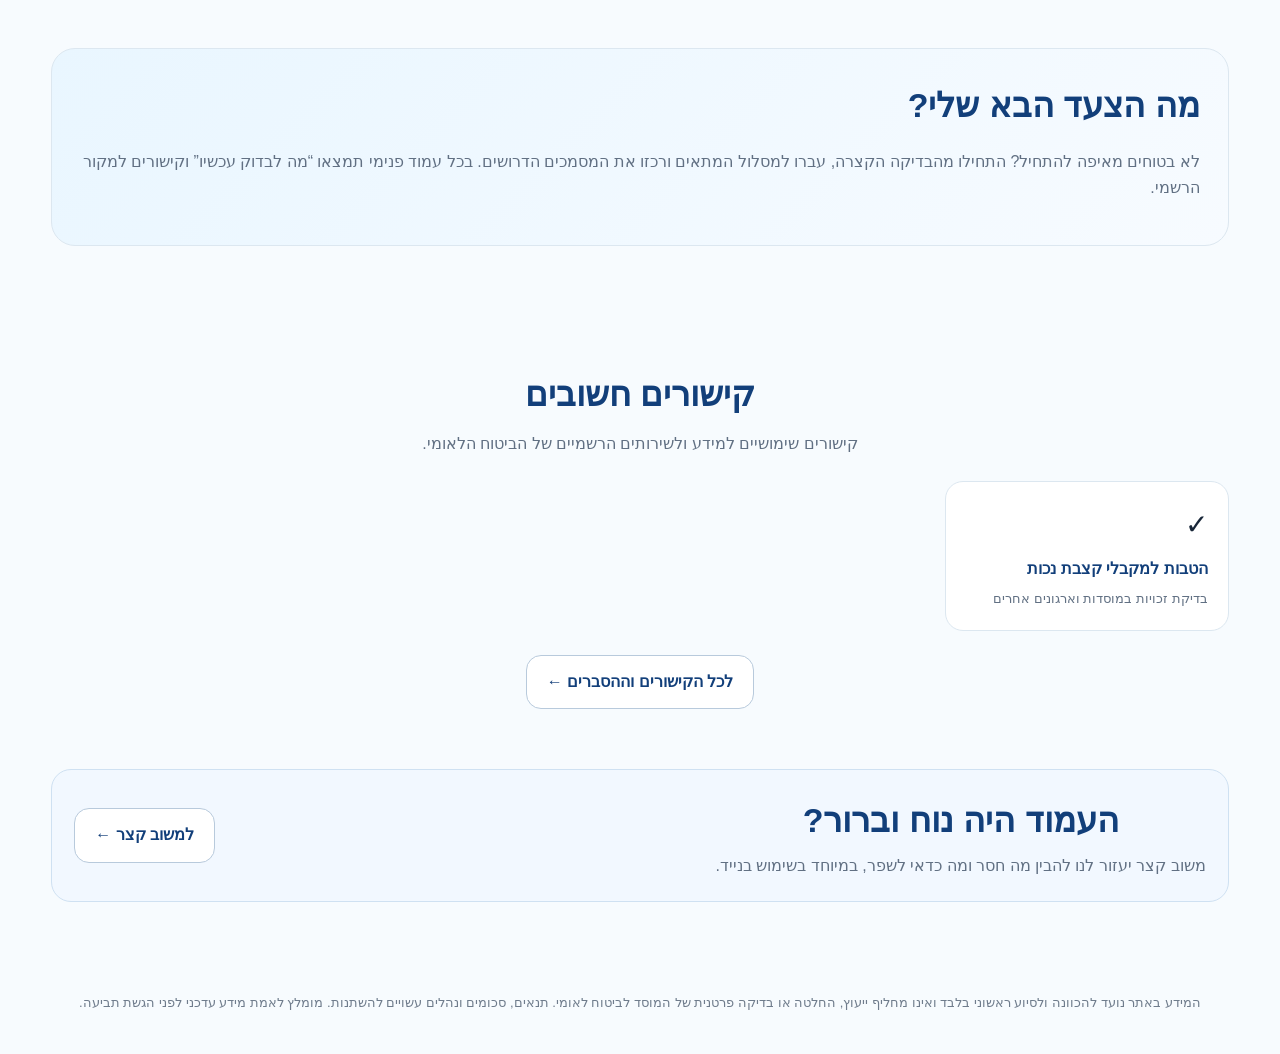
==== commit 182ec81f: "Simplify homepage questionnaire" ====
--- a/index.html
+++ b/index.html
@@ -14,7 +14,6 @@
   <div id="search-count" class="search-count"></div>
   <div id="search-results" class="search-results" aria-live="polite"></div>
 </section>
-
 
 <a class="skip-link" href="#main">דלג/י לתוכן הראשי</a>
 <div id="a11y-overlay" class="a11y-overlay" aria-hidden="true"></div>
@@ -66,19 +65,18 @@
 <main id="main">
 <section class="hero"><div class="container hero-grid">
 <div><div class="eyebrow">מדריך פשוט וברור למעבר לבגרות</div><h1>מתקרבים לגיל 18?</h1>
-<p>המעבר מקצבת ילד נכה לבגרות כולל כמה מסלולי זכויות שונים. כאן אפשר להבין מה רלוונטי לך, מה כדאי לבדוק ומה הצעד הבא.</p>
-<div class="ctas"><a class="btn primary" href="#check">בדיקה קצרה – מה רלוונטי לי?</a><a class="btn secondary" href="#rights">לכל הזכויות</a></div></div>
+<p>המעבר מקצבת ילד נכה לבגרות כולל כמה מסלולי זכויות שונים. כאן אפשר להבין מה כדאי לבדוק ומה הצעד הבא.</p>
+<div class="ctas"><a class="btn primary" href="#check">בדיקה קצרה – מה כדאי לבדוק?</a><a class="btn secondary" href="#rights">לכל הזכויות</a></div></div>
 <div class="sign"><a class="s1" href="disability.html">👤 נכות כללית</a><a class="s2" href="special-services.html">🤲 שירותים מיוחדים</a><a class="s3" href="vocational-rehab.html">🎓 שיקום מקצועי</a><a class="s4" href="insurance.html">🧮 דמי ביטוח</a></div>
 </div></section>
 
-<section id="check"><div class="container quiz"><h2>מה רלוונטי אליי?</h2><div class="sub">ענו על כמה שאלות קצרות ונציג מה כדאי לבדוק</div>
+<section id="check"><div class="container quiz"><h2>מה כדאי לבדוק?</h2><div class="sub">ענו על ארבע שאלות קצרות ונציג כיוון ראשוני</div>
 <div class="fields">
-<div class="field"><label>מה הגיל?</label><select id="age"><option value="">בחר/י</option><option>16–17</option><option>17–18</option><option>18 ומעלה</option></select></div>
-<div class="field"><label>האם מתקבלת כיום קצבת ילד נכה?</label><select id="child"><option value="">בחר/י</option><option>כן</option><option>לא</option><option>לא בטוח/ה</option></select></div>
-<div class="field"><label>האם יש צורך בעזרה ביום־יום או בהשגחה?</label><select id="help"><option value="">בחר/י</option><option>כן</option><option>לא</option><option>לא בטוח/ה</option></select></div>
-<div class="field"><label>מהו המעמד התעסוקתי?</label><select id="work"><option value="">בחר/י</option><option>שכיר/ה</option><option>עצמאי/ת / עסק</option><option>לא עובד/ת</option></select></div>
-<div class="field"><label>האם יש עניין בלימודי מקצוע או בהשתלבות בעבודה?</label><select id="study"><option value="">בחר/י</option><option>כן</option><option>לא</option><option>לא בטוח/ה</option></select></div>
-</div><div class="quiz-action"><button class="btn primary" onclick="showResult()">הצג מה רלוונטי לי ←</button></div><div id="result" class="result"></div></div></section>
+<div class="field"><label for="age">מה הגיל?</label><select id="age"><option value="">בחר/י</option><option>16–17</option><option>17–18</option><option>18 ומעלה</option></select></div>
+<div class="field"><label for="child">האם מתקבלת כיום קצבת ילד נכה?</label><select id="child"><option value="">בחר/י</option><option>כן</option><option>לא</option><option>לא בטוח/ה</option></select></div>
+<div class="field"><label for="help">האם יש צורך בעזרה ביום־יום או בהשגחה?</label><select id="help"><option value="">בחר/י</option><option>כן</option><option>לא</option><option>לא בטוח/ה</option></select></div>
+<div class="field"><label for="work">מהו המעמד התעסוקתי?</label><select id="work"><option value="">בחר/י</option><option>שכיר/ה</option><option>עצמאי/ת / עסק</option><option>לא עובד/ת</option></select></div>
+</div><div class="quiz-action"><button class="btn primary" onclick="showResult()">הצג מה כדאי לבדוק ←</button></div><div id="result" class="result" aria-live="polite" aria-atomic="true"></div></div></section>
 
 <section class="section" id="rights"><div class="container"><h2>מה כדאי לבדוק?</h2><div class="sub">בחרו נושא והמשיכו להסבר קצר וברור.</div>
 <div class="cards">
@@ -88,7 +86,7 @@
 <article class="card orange"><a class="icon" href="insurance.html" aria-label="דמי ביטוח">🧮</a><h3>4. דמי ביטוח בגיל 17.5–18.5</h3><p>מה משלמים, מי פטור ומה משתנה בגיל 18.</p><ul><li>שכיר/ה</li><li>עצמאי/ת</li><li>לא עובד/ת</li><li>לפני גיוס/שירות</li><li>מקבל/ת קצבה</li></ul><div class="spacer"></div><a class="btn" href="insurance.html">לבדיקה ←</a></article>
 </div></div></section>
 
-<section class="section"><div class="container"><div class="next"><h2>מה הצעד הבא שלי?</h2><p>לא בטוחים מאיפה להתחיל? התחילו מהבדיקה הקצרה, עברו למסלול הרלוונטי ורכזו את המסמכים הדרושים. בכל עמוד פנימי תמצאו “מה לבדוק עכשיו” וקישורים למקור הרשמי.</p></div></div></section>
+<section class="section"><div class="container"><div class="next"><h2>מה הצעד הבא שלי?</h2><p>לא בטוחים מאיפה להתחיל? התחילו מהבדיקה הקצרה, עברו למסלול המתאים ורכזו את המסמכים הדרושים. בכל עמוד פנימי תמצאו “מה לבדוק עכשיו” וקישורים למקור הרשמי.</p></div></div></section>
 
 <section class="section"><div class="container"><h2>קישורים חשובים</h2><div class="sub">קישורים שימושיים למידע ולשירותים הרשמיים של הביטוח הלאומי.</div><div class="links-grid"><a class="linkbox" href="https://www.btl.gov.il/AllRights/Pages/mosdot.aspx?n_id=9" target="_blank" rel="noopener"><div class="emoji">✓</div><b>הטבות למקבלי קצבת נכות</b><small>בדיקת זכויות במוסדות וארגונים אחרים</small></a></div>
 <div class="ctas" style="justify-content:center"><a class="btn secondary" href="links.html">לכל הקישורים וההסברים ←</a></div></div></section>
@@ -111,4 +109,4 @@
 תנאים, סכומים ונהלים עשויים להשתנות. מומלץ לאמת מידע עדכני לפני הגשת תביעה.
 </div></footer>
 <script src="search-index.js"></script><script src="script.js"></script><a class="feedback-fab" href="feedback.html" aria-label="שליחת משוב">💬 משוב</a>
-</body></html>
+</body></html>
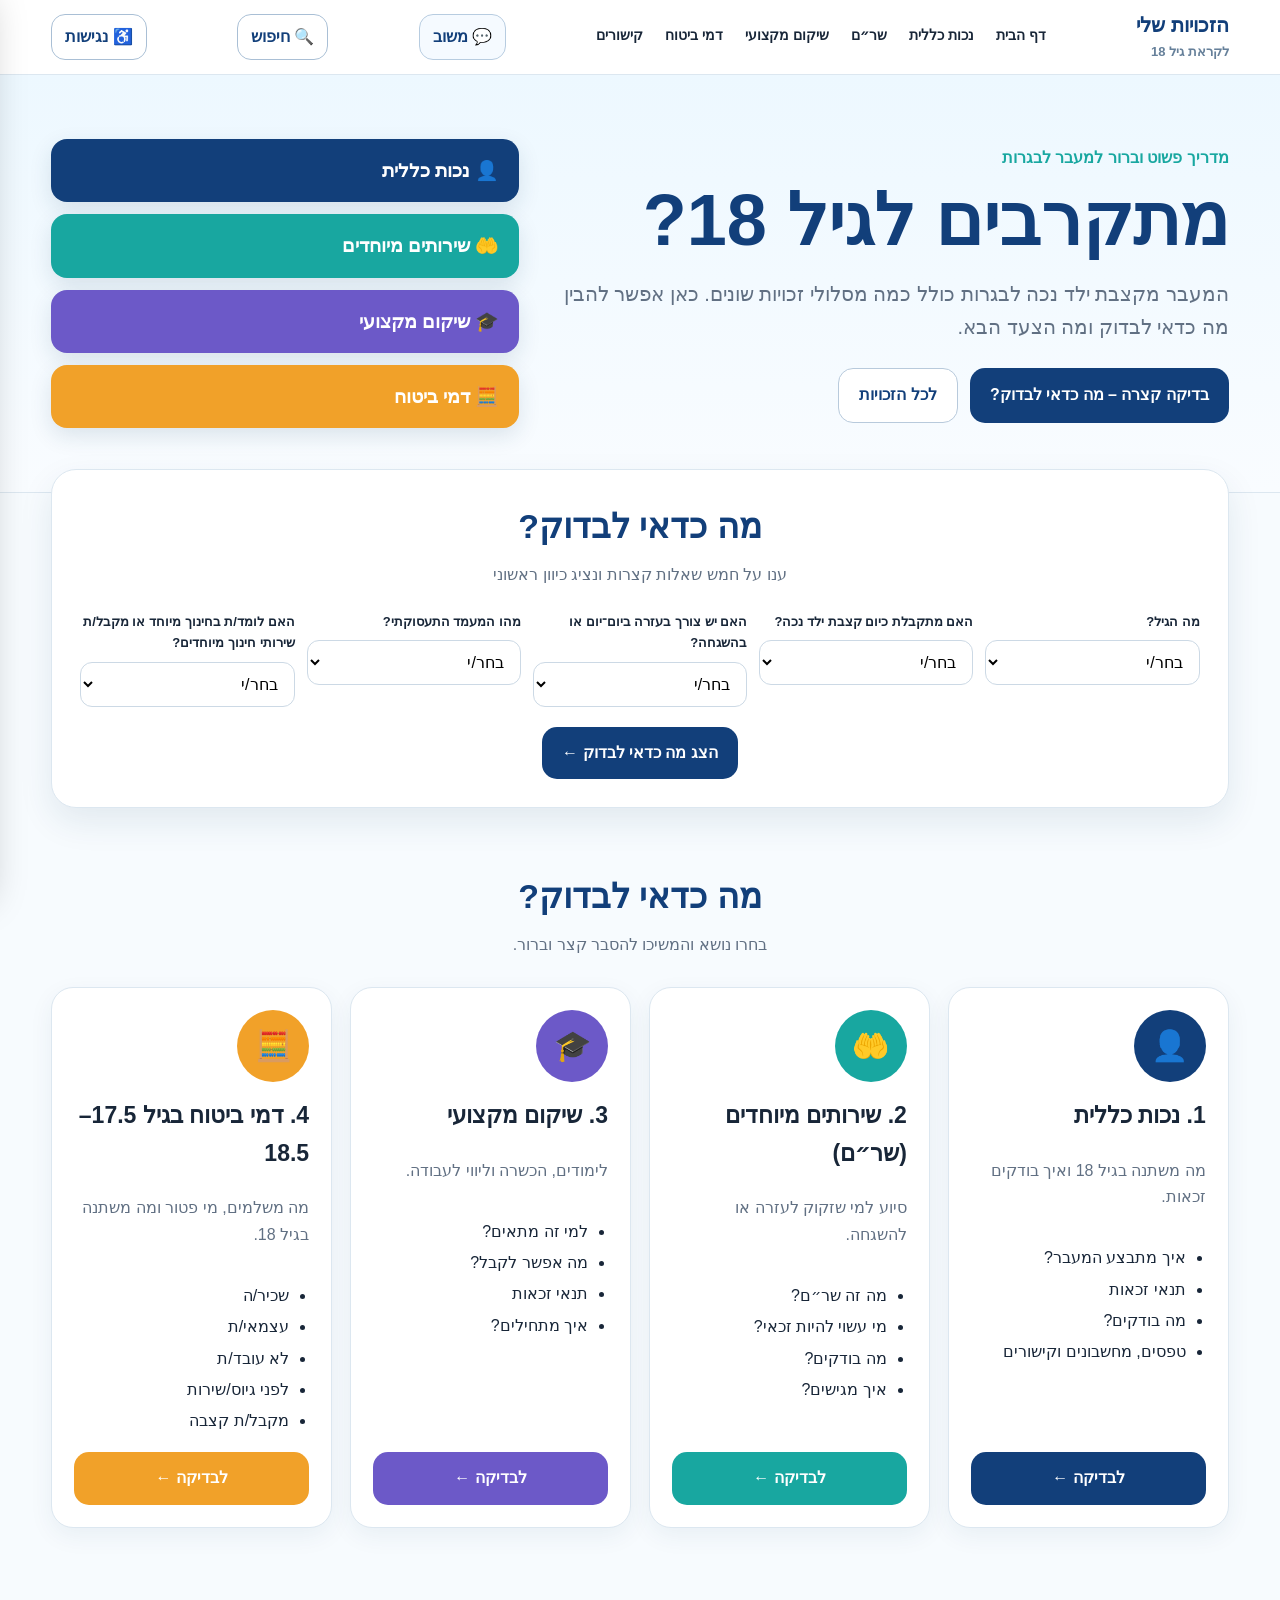
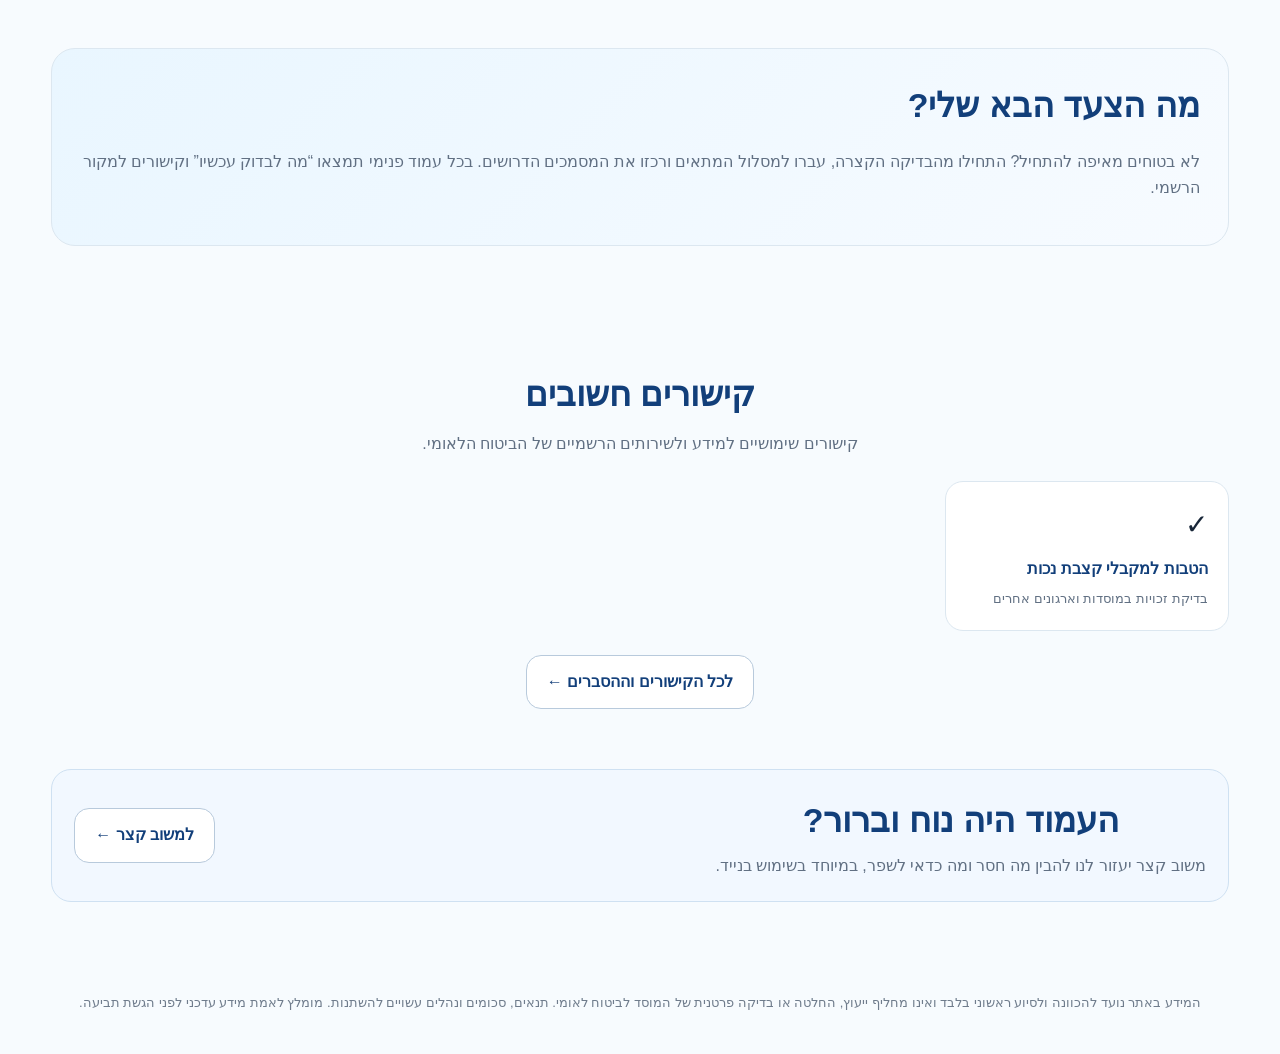
==== commit aa522fe1: "Add special education question to landing questionnaire" ====
--- a/index.html
+++ b/index.html
@@ -70,12 +70,13 @@
 <div class="sign"><a class="s1" href="disability.html">👤 נכות כללית</a><a class="s2" href="special-services.html">🤲 שירותים מיוחדים</a><a class="s3" href="vocational-rehab.html">🎓 שיקום מקצועי</a><a class="s4" href="insurance.html">🧮 דמי ביטוח</a></div>
 </div></section>
 
-<section id="check"><div class="container quiz"><h2>מה כדאי לבדוק?</h2><div class="sub">ענו על ארבע שאלות קצרות ונציג כיוון ראשוני</div>
+<section id="check"><div class="container quiz"><h2>מה כדאי לבדוק?</h2><div class="sub">ענו על חמש שאלות קצרות ונציג כיוון ראשוני</div>
 <div class="fields">
 <div class="field"><label for="age">מה הגיל?</label><select id="age"><option value="">בחר/י</option><option>16–17</option><option>17–18</option><option>18 ומעלה</option></select></div>
 <div class="field"><label for="child">האם מתקבלת כיום קצבת ילד נכה?</label><select id="child"><option value="">בחר/י</option><option>כן</option><option>לא</option><option>לא בטוח/ה</option></select></div>
 <div class="field"><label for="help">האם יש צורך בעזרה ביום־יום או בהשגחה?</label><select id="help"><option value="">בחר/י</option><option>כן</option><option>לא</option><option>לא בטוח/ה</option></select></div>
 <div class="field"><label for="work">מהו המעמד התעסוקתי?</label><select id="work"><option value="">בחר/י</option><option>שכיר/ה</option><option>עצמאי/ת / עסק</option><option>לא עובד/ת</option></select></div>
+<div class="field"><label for="education">האם לומד/ת בחינוך מיוחד או מקבל/ת שירותי חינוך מיוחדים?</label><select id="education"><option value="">בחר/י</option><option>כן – במסגרת חינוך מיוחד</option><option>כן – משולב/ת בחינוך רגיל עם שירותי חינוך מיוחדים</option><option>לא</option><option>לא בטוח/ה</option></select></div>
 </div><div class="quiz-action"><button class="btn primary" onclick="showResult()">הצג מה כדאי לבדוק ←</button></div><div id="result" class="result" aria-live="polite" aria-atomic="true"></div></div></section>
 
 <section class="section" id="rights"><div class="container"><h2>מה כדאי לבדוק?</h2><div class="sub">בחרו נושא והמשיכו להסבר קצר וברור.</div>
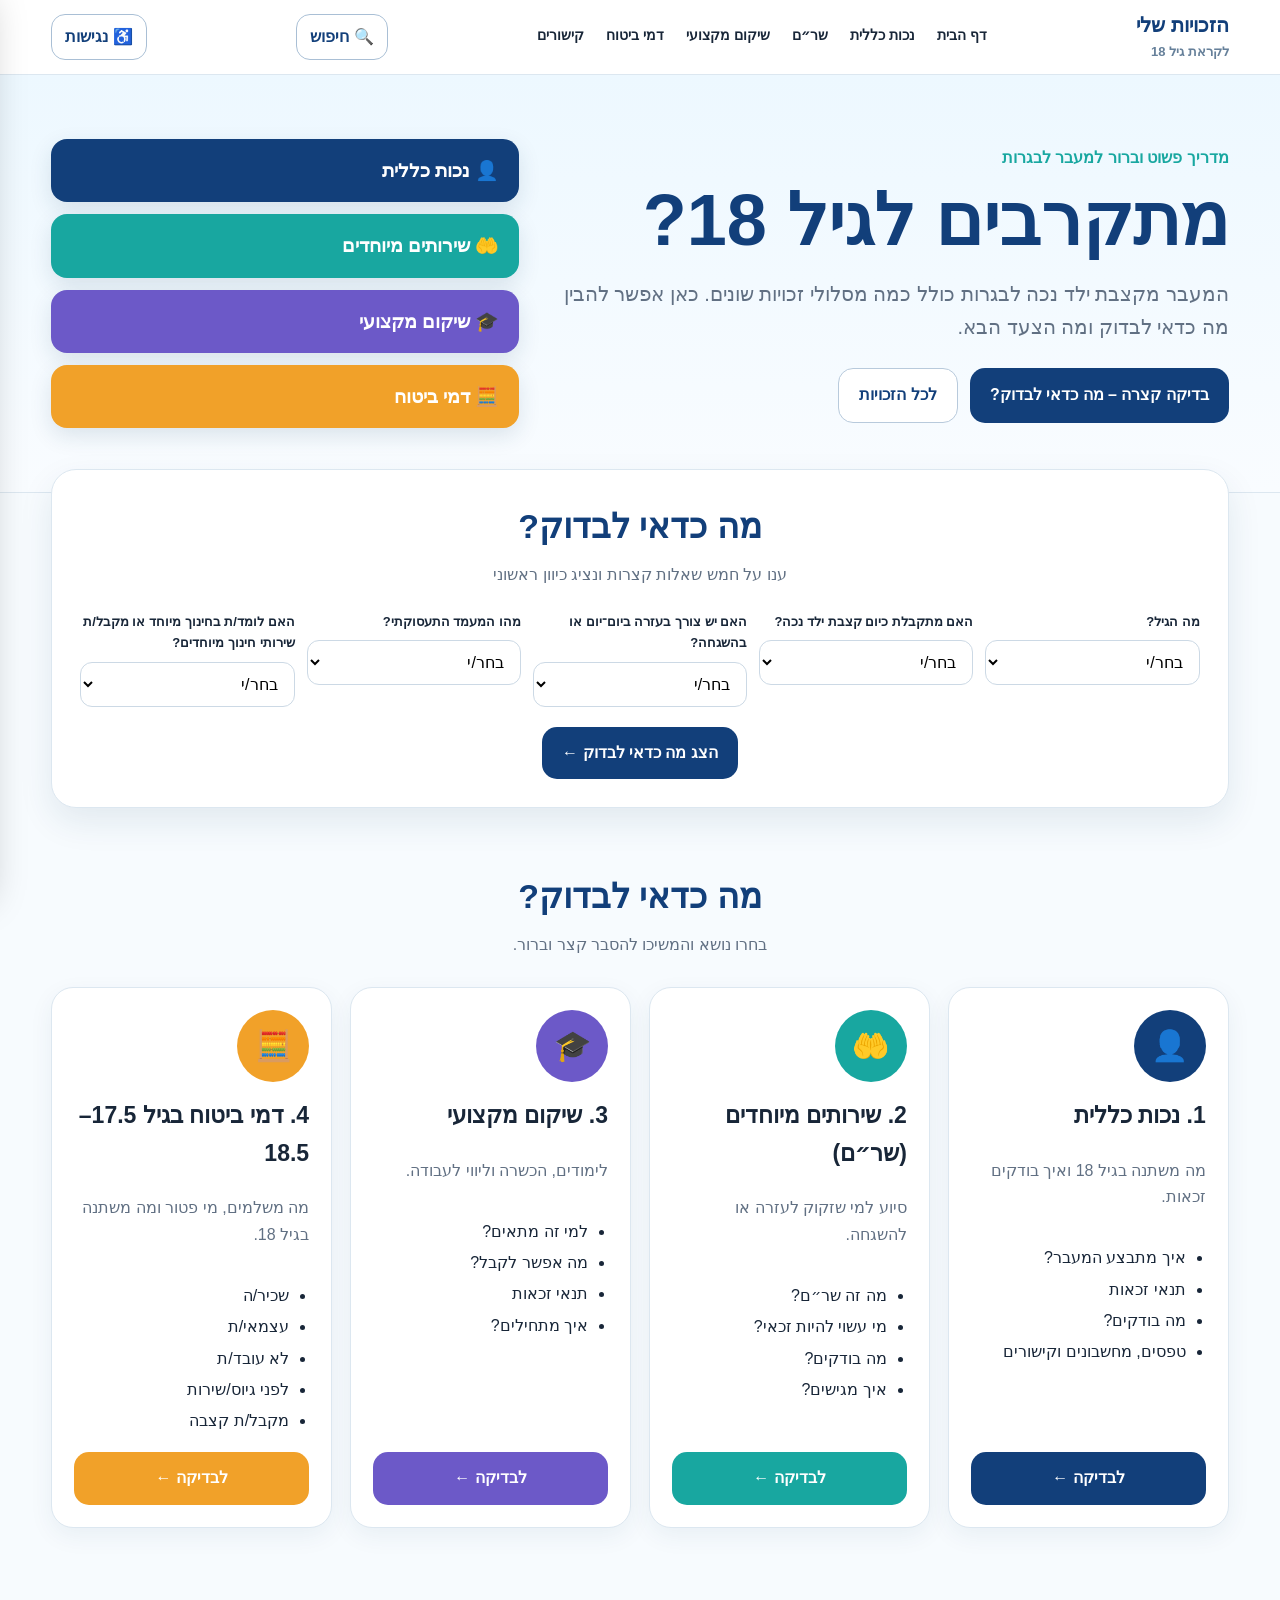
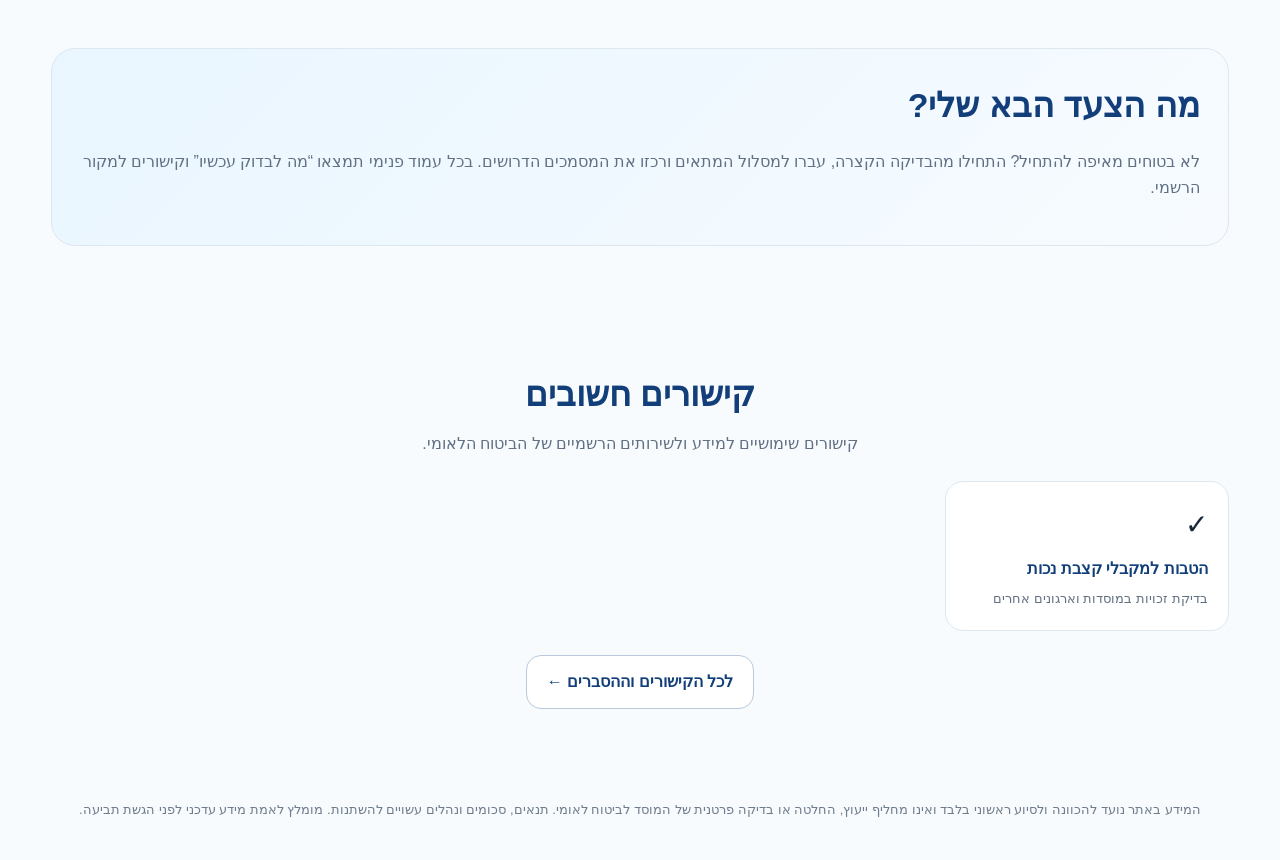
==== commit 1820c8c6: "Remove feedback links from main site" ====
--- a/index.html
+++ b/index.html
@@ -45,7 +45,6 @@
 <a href="insurance.html">דמי ביטוח</a>
 <a href="links.html">קישורים</a>
 </nav>
-<a href="feedback.html" class="feedback-nav">💬 משוב</a>
 <button class="search-trigger" type="button" data-search-trigger aria-haspopup="dialog" aria-controls="search-modal">🔍 חיפוש</button>
 <button class="mobile-menu-trigger" type="button" data-mobile-menu-trigger aria-expanded="false" aria-controls="mobile-menu">☰ תפריט</button>
 <button id="a11y-trigger" class="access" type="button" aria-haspopup="dialog" aria-expanded="false" aria-controls="a11y-panel">♿ נגישות</button>
@@ -58,7 +57,6 @@
   <a href="vocational-rehab.html">שיקום מקצועי</a>
   <a href="insurance.html">דמי ביטוח</a>
   <a href="links.html">קישורים וכלי עזר</a>
-  <a href="feedback.html">💬 משוב</a>
   <button type="button" data-mobile-search>🔍 חיפוש באתר</button>
 </div>
 
@@ -92,22 +90,10 @@
 <section class="section"><div class="container"><h2>קישורים חשובים</h2><div class="sub">קישורים שימושיים למידע ולשירותים הרשמיים של הביטוח הלאומי.</div><div class="links-grid"><a class="linkbox" href="https://www.btl.gov.il/AllRights/Pages/mosdot.aspx?n_id=9" target="_blank" rel="noopener"><div class="emoji">✓</div><b>הטבות למקבלי קצבת נכות</b><small>בדיקת זכויות במוסדות וארגונים אחרים</small></a></div>
 <div class="ctas" style="justify-content:center"><a class="btn secondary" href="links.html">לכל הקישורים וההסברים ←</a></div></div></section>
 
-<section class="section feedback-section">
-  <div class="container">
-    <div class="feedback-strip">
-      <div>
-        <h2>העמוד היה נוח וברור?</h2>
-        <p>משוב קצר יעזור לנו להבין מה חסר ומה כדאי לשפר, במיוחד בשימוש בנייד.</p>
-      </div>
-      <a class="btn secondary" href="feedback.html">למשוב קצר ←</a>
-    </div>
-  </div>
-</section>
-
 </main>
 <footer><div class="container">
 המידע באתר נועד להכוונה ולסיוע ראשוני בלבד ואינו מחליף ייעוץ, החלטה או בדיקה פרטנית של המוסד לביטוח לאומי.
 תנאים, סכומים ונהלים עשויים להשתנות. מומלץ לאמת מידע עדכני לפני הגשת תביעה.
 </div></footer>
-<script src="search-index.js"></script><script src="script.js"></script><a class="feedback-fab" href="feedback.html" aria-label="שליחת משוב">💬 משוב</a>
+<script src="search-index.js"></script><script src="script.js"></script>
 </body></html>
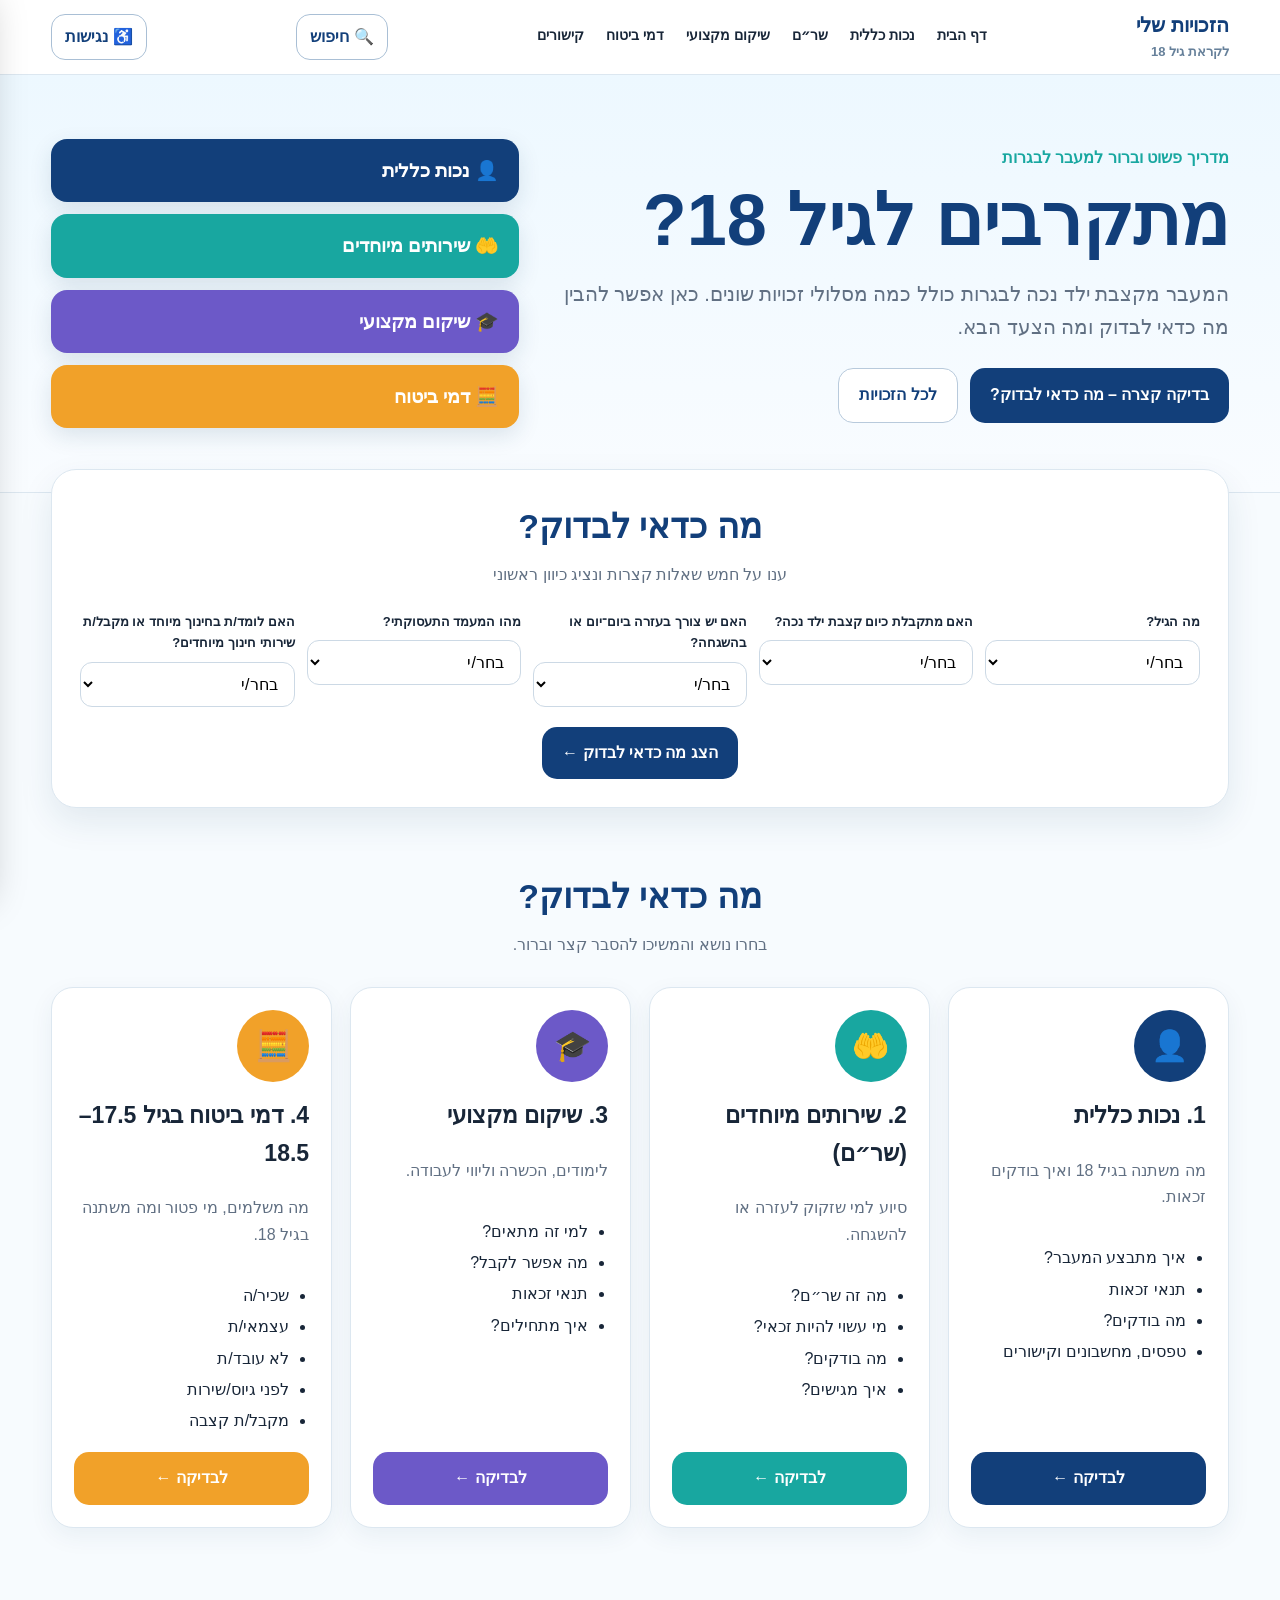
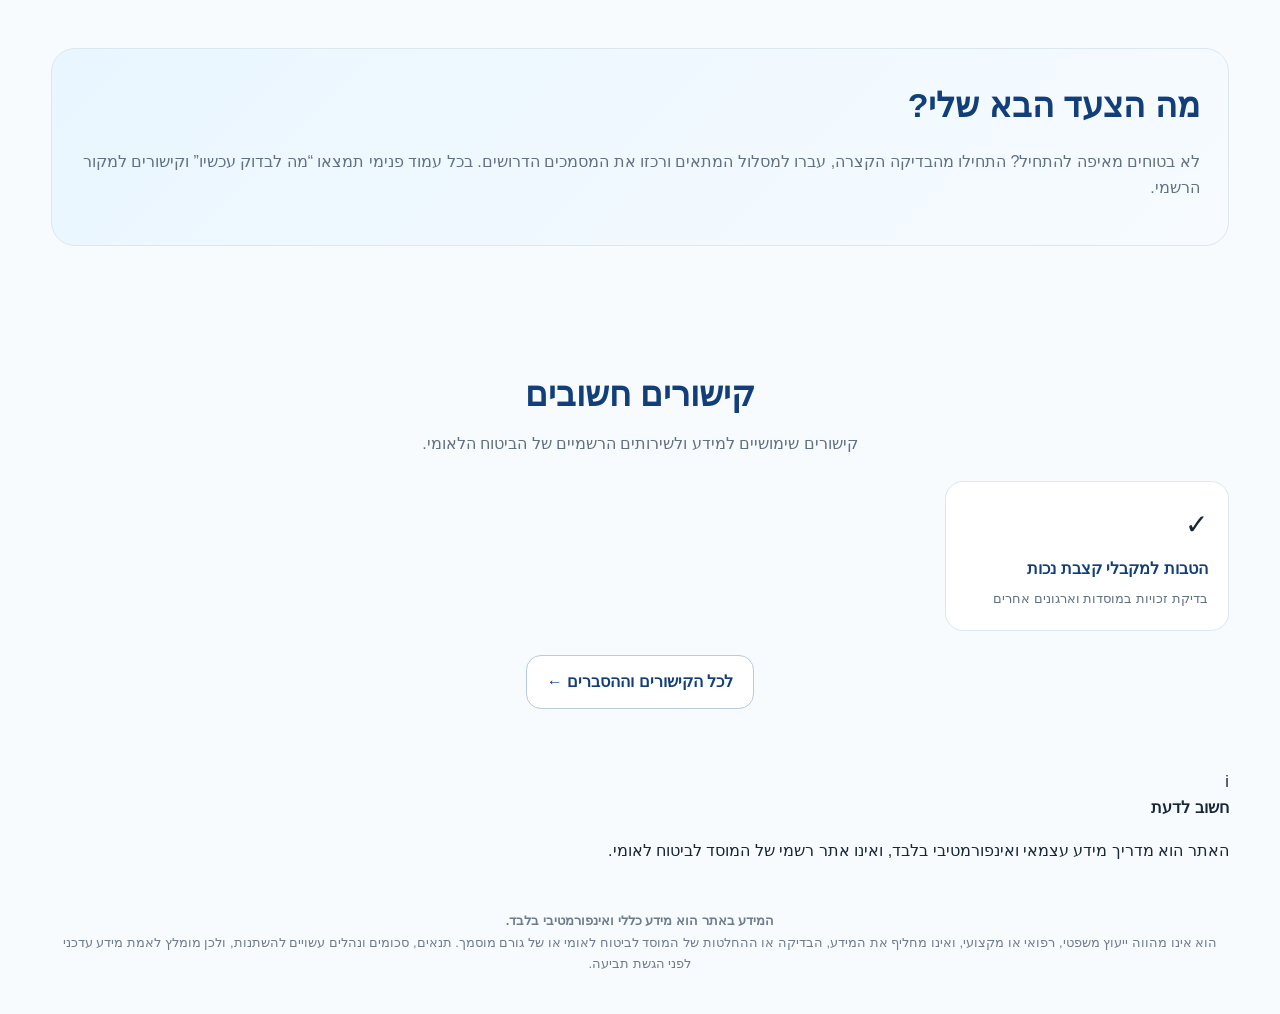
==== commit e6a9780f: "Restyle landing page disclaimer and clarify independent status" ====
--- a/index.html
+++ b/index.html
@@ -90,10 +90,12 @@
 <section class="section"><div class="container"><h2>קישורים חשובים</h2><div class="sub">קישורים שימושיים למידע ולשירותים הרשמיים של הביטוח הלאומי.</div><div class="links-grid"><a class="linkbox" href="https://www.btl.gov.il/AllRights/Pages/mosdot.aspx?n_id=9" target="_blank" rel="noopener"><div class="emoji">✓</div><b>הטבות למקבלי קצבת נכות</b><small>בדיקת זכויות במוסדות וארגונים אחרים</small></a></div>
 <div class="ctas" style="justify-content:center"><a class="btn secondary" href="links.html">לכל הקישורים וההסברים ←</a></div></div></section>
 
+<section class="info-disclaimer"><div class="container"><span class="info-icon">i</span><div><b>חשוב לדעת</b><p>האתר הוא מדריך מידע עצמאי ואינפורמטיבי בלבד, ואינו אתר רשמי של המוסד לביטוח לאומי.</p></div></div></section>
 </main>
 <footer><div class="container">
-המידע באתר נועד להכוונה ולסיוע ראשוני בלבד ואינו מחליף ייעוץ, החלטה או בדיקה פרטנית של המוסד לביטוח לאומי.
-תנאים, סכומים ונהלים עשויים להשתנות. מומלץ לאמת מידע עדכני לפני הגשת תביעה.
+<b>המידע באתר הוא מידע כללי ואינפורמטיבי בלבד.</b><br>
+הוא אינו מהווה ייעוץ משפטי, רפואי או מקצועי, ואינו מחליף את המידע, הבדיקה או ההחלטות של המוסד לביטוח לאומי או של גורם מוסמך.
+תנאים, סכומים ונהלים עשויים להשתנות, ולכן מומלץ לאמת מידע עדכני לפני הגשת תביעה.
 </div></footer>
 <script src="search-index.js"></script><script src="script.js"></script>
 </body></html>
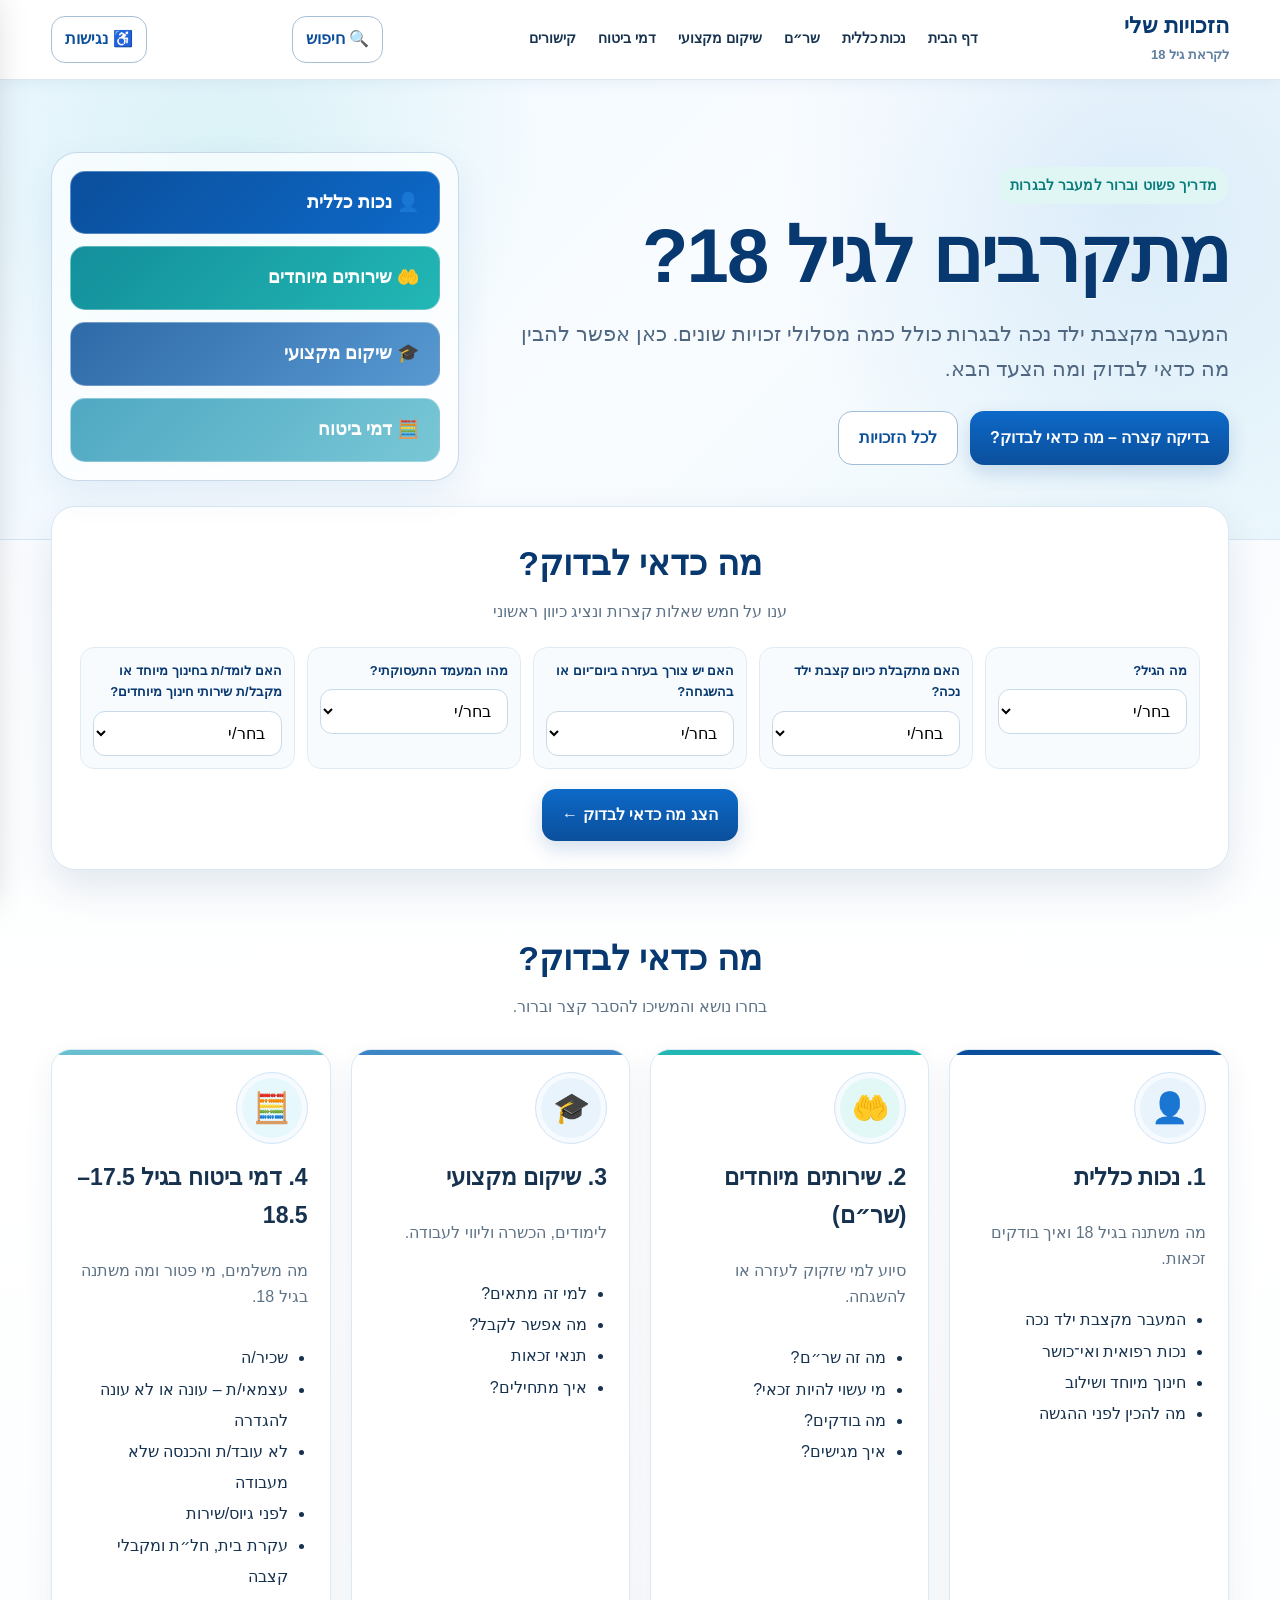
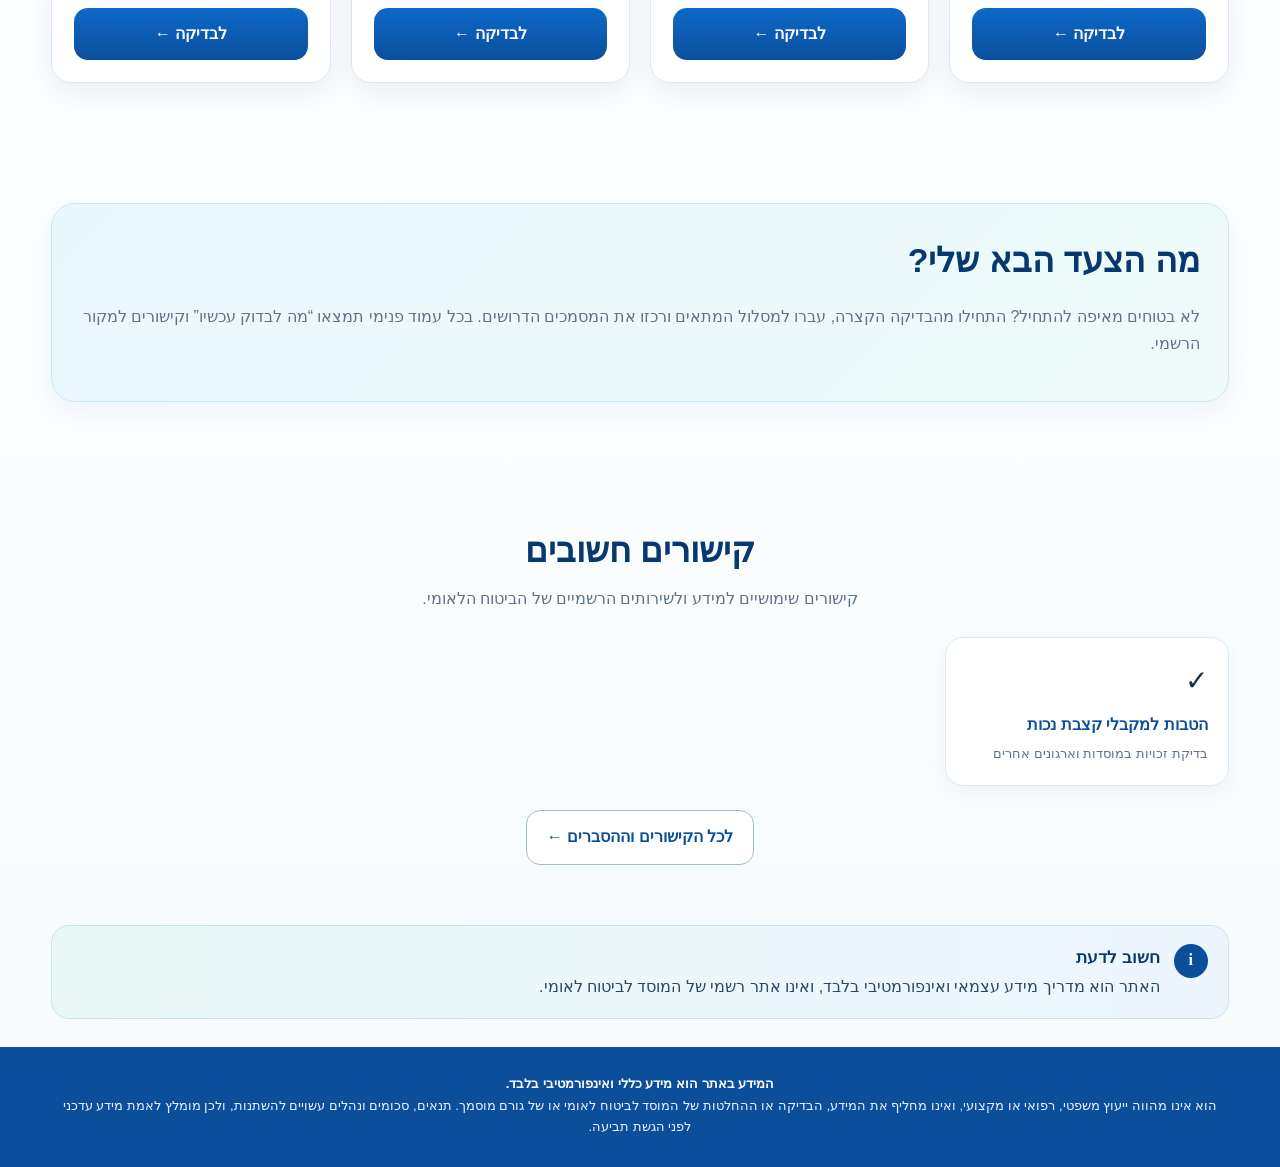
==== commit b3f9eb05: "Update homepage summaries to match verified content" ====
--- a/index.html
+++ b/index.html
@@ -79,10 +79,10 @@
 
 <section class="section" id="rights"><div class="container"><h2>מה כדאי לבדוק?</h2><div class="sub">בחרו נושא והמשיכו להסבר קצר וברור.</div>
 <div class="cards">
-<article class="card blue"><a class="icon" href="disability.html" aria-label="נכות כללית">👤</a><h3>1. נכות כללית</h3><p>מה משתנה בגיל 18 ואיך בודקים זכאות.</p><ul><li>איך מתבצע המעבר?</li><li>תנאי זכאות</li><li>מה בודקים?</li><li>טפסים, מחשבונים וקישורים</li></ul><div class="spacer"></div><a class="btn" href="disability.html">לבדיקה ←</a></article>
+<article class="card blue"><a class="icon" href="disability.html" aria-label="נכות כללית">👤</a><h3>1. נכות כללית</h3><p>מה משתנה בגיל 18 ואיך בודקים זכאות.</p><ul><li>המעבר מקצבת ילד נכה</li><li>נכות רפואית ואי־כושר</li><li>חינוך מיוחד ושילוב</li><li>מה להכין לפני ההגשה</li></ul><div class="spacer"></div><a class="btn" href="disability.html">לבדיקה ←</a></article>
 <article class="card teal"><a class="icon" href="special-services.html" aria-label="שירותים מיוחדים">🤲</a><h3>2. שירותים מיוחדים (שר״ם)</h3><p>סיוע למי שזקוק לעזרה או להשגחה.</p><ul><li>מה זה שר״ם?</li><li>מי עשוי להיות זכאי?</li><li>מה בודקים?</li><li>איך מגישים?</li></ul><div class="spacer"></div><a class="btn" href="special-services.html">לבדיקה ←</a></article>
 <article class="card purple"><a class="icon" href="vocational-rehab.html" aria-label="שיקום מקצועי">🎓</a><h3>3. שיקום מקצועי</h3><p>לימודים, הכשרה וליווי לעבודה.</p><ul><li>למי זה מתאים?</li><li>מה אפשר לקבל?</li><li>תנאי זכאות</li><li>איך מתחילים?</li></ul><div class="spacer"></div><a class="btn" href="vocational-rehab.html">לבדיקה ←</a></article>
-<article class="card orange"><a class="icon" href="insurance.html" aria-label="דמי ביטוח">🧮</a><h3>4. דמי ביטוח בגיל 17.5–18.5</h3><p>מה משלמים, מי פטור ומה משתנה בגיל 18.</p><ul><li>שכיר/ה</li><li>עצמאי/ת</li><li>לא עובד/ת</li><li>לפני גיוס/שירות</li><li>מקבל/ת קצבה</li></ul><div class="spacer"></div><a class="btn" href="insurance.html">לבדיקה ←</a></article>
+<article class="card orange"><a class="icon" href="insurance.html" aria-label="דמי ביטוח">🧮</a><h3>4. דמי ביטוח בגיל 17.5–18.5</h3><p>מה משלמים, מי פטור ומה משתנה בגיל 18.</p><ul><li>שכיר/ה</li><li>עצמאי/ת – עונה או לא עונה להגדרה</li><li>לא עובד/ת והכנסה שלא מעבודה</li><li>לפני גיוס/שירות</li><li>עקרת בית, חל״ת ומקבלי קצבה</li></ul><div class="spacer"></div><a class="btn" href="insurance.html">לבדיקה ←</a></article>
 </div></div></section>
 
 <section class="section"><div class="container"><div class="next"><h2>מה הצעד הבא שלי?</h2><p>לא בטוחים מאיפה להתחיל? התחילו מהבדיקה הקצרה, עברו למסלול המתאים ורכזו את המסמכים הדרושים. בכל עמוד פנימי תמצאו “מה לבדוק עכשיו” וקישורים למקור הרשמי.</p></div></div></section>
--- a/styles.css
+++ b/styles.css
@@ -1,8 +1,8 @@
 
 :root{
-  --navy:#123f7a; --navy2:#0d315f; --teal:#18a7a0; --purple:#6c59c8;
-  --orange:#f1a129; --ink:#182638; --muted:#617083; --line:#dce7f0;
-  --bg:#f7fbfe; --white:#fff; --soft:#edf7fc; --danger:#b64141;
+  --navy:#0b4f9c; --navy2:#07386f; --teal:#22b7b5; --purple:#3f77b6;
+  --orange:#78c7d6; --ink:#16324f; --muted:#5f7387; --line:#d6e6f3;
+  --bg:#f4f9fd; --white:#fff; --soft:#eaf5fb; --danger:#b64141;
   --base-font-size:16px; --text-spacing:normal;
 }
 *{box-sizing:border-box}
@@ -255,3 +255,149 @@
   .feedback-actions .btn{width:100%;justify-content:center}
   footer{padding-bottom:72px}
 }
+
+
+/* ===== Landing page visual refresh inspired by public-service blue/teal palette ===== */
+body{background:linear-gradient(180deg,#f5faff 0%,#ffffff 38%,#f7fbfe 100%)}
+header{background:rgba(255,255,255,.96);border-bottom:1px solid #dbe9f4;box-shadow:0 3px 14px rgba(10,72,130,.06)}
+.brand{font-size:22px;color:var(--navy2)}
+.brand small{color:#5f7f9f}
+.menu a:hover,.menu a.active{color:var(--navy);border-color:var(--teal)}
+
+.hero{
+  padding:72px 0 58px;
+  background:
+    radial-gradient(circle at 18% 20%,rgba(34,183,181,.12),transparent 28%),
+    radial-gradient(circle at 88% 25%,rgba(70,151,222,.14),transparent 30%),
+    linear-gradient(135deg,#eef8ff 0%,#f9fcff 55%,#e9f6fb 100%);
+}
+.hero-grid{grid-template-columns:1.28fr .72fr;gap:44px}
+.eyebrow{
+  display:inline-block;padding:7px 12px;border-radius:999px;
+  background:#dff6f5;color:#087c7a;font-size:14px;letter-spacing:.01em
+}
+.hero h1{
+  font-size:clamp(48px,6.4vw,76px);
+  color:var(--navy2);
+  letter-spacing:-.025em;
+  text-shadow:0 1px 0 #fff;
+}
+.hero p{font-size:21px;color:#4f6780;max-width:720px}
+.primary{
+  background:linear-gradient(180deg,#0d69c8,#0b4f9c);
+  box-shadow:0 8px 20px rgba(11,79,156,.18)
+}
+.secondary{background:#fff;border-color:#9fbdd8}
+.btn{border-radius:14px;transition:transform .18s ease,box-shadow .18s ease}
+.btn:hover{transform:translateY(-1px)}
+
+.sign{
+  background:rgba(255,255,255,.68);
+  border:1px solid rgba(159,189,216,.55);
+  border-radius:26px;
+  padding:18px;
+  backdrop-filter:blur(6px);
+  box-shadow:0 14px 36px rgba(11,79,156,.08)
+}
+.sign a{
+  border-radius:15px;
+  font-size:18px;
+  box-shadow:none;
+  border:1px solid rgba(255,255,255,.3)
+}
+.s1{background:linear-gradient(135deg,#0b4f9c,#0d69c8)}
+.s2{background:linear-gradient(135deg,#138f9b,#22b7b5)}
+.s3{background:linear-gradient(135deg,#2e6aa7,#5899d2)}
+.s4{background:linear-gradient(135deg,#4fa8c2,#78c7d6)}
+
+.quiz{
+  margin-top:-34px;
+  border-radius:24px;
+  border:1px solid #d8e8f4;
+  box-shadow:0 18px 42px rgba(8,58,112,.11)
+}
+.quiz h2,.section h2{color:var(--navy2)}
+.field{
+  background:#f8fbfe;
+  border:1px solid #e0ecf5;
+  border-radius:14px;
+  padding:12px
+}
+.field label{color:var(--navy2)}
+select{border-color:#c8dae9}
+
+.cards{gap:20px}
+.card{
+  border-radius:20px;
+  border:1px solid #dbe9f4;
+  box-shadow:0 10px 28px rgba(8,58,112,.07);
+  min-height:430px;
+  overflow:hidden;
+  position:relative
+}
+.card::before{
+  content:"";
+  position:absolute;inset:0 0 auto 0;height:5px;background:var(--navy)
+}
+.card.teal::before{background:var(--teal)}
+.card.purple::before{background:#3d86c5}
+.card.orange::before{background:#67bfd0}
+.icon{
+  background:#e8f3fc!important;
+  color:var(--navy)!important;
+  border:1px solid #d2e5f5;
+  box-shadow:inset 0 0 0 5px #f7fbff
+}
+.card.teal .icon{color:#0b8584!important;background:#e1f8f6!important}
+.card.purple .icon{color:#2d6fae!important}
+.card.orange .icon{color:#247f9b!important;background:#e6f8fb!important}
+.card .btn{background:linear-gradient(180deg,#0d69c8,#0b4f9c)!important}
+
+.next{
+  background:linear-gradient(135deg,#eaf7ff,#eefbf9);
+  border-color:#cfe7f3;
+  box-shadow:0 8px 24px rgba(8,58,112,.05)
+}
+.linkbox{
+  box-shadow:0 6px 18px rgba(8,58,112,.04);
+  border-color:#dceaf4
+}
+
+.info-disclaimer{
+  padding:0 0 28px;
+}
+.info-disclaimer .container{
+  display:flex;align-items:flex-start;gap:14px;
+  background:linear-gradient(90deg,#e9f8f7,#edf6ff);
+  border:1px solid #c9e4ec;
+  border-radius:18px;
+  padding:18px 20px;
+  color:#294861;
+}
+.info-disclaimer .info-icon{
+  flex:0 0 34px;width:34px;height:34px;border-radius:50%;
+  display:grid;place-items:center;background:var(--navy);color:#fff;font-weight:900;
+  font-family:Georgia,serif
+}
+.info-disclaimer b{display:block;color:var(--navy2);font-size:17px}
+.info-disclaimer p{margin:2px 0 0}
+footer{
+  background:#0b4f9c;
+  color:#eaf4ff;
+  padding:26px 0 30px;
+  font-size:13px
+}
+footer b{color:#fff}
+
+@media(max-width:960px){
+  .hero{padding:44px 0 34px}
+  .hero-grid{grid-template-columns:1fr}
+}
+@media(max-width:620px){
+  .hero{padding-top:34px}
+  .hero h1{font-size:clamp(40px,12vw,58px)}
+  .hero p{font-size:17px}
+  .quiz{margin-top:-8px}
+  .field{padding:10px}
+  .info-disclaimer .container{padding:16px}
+}
